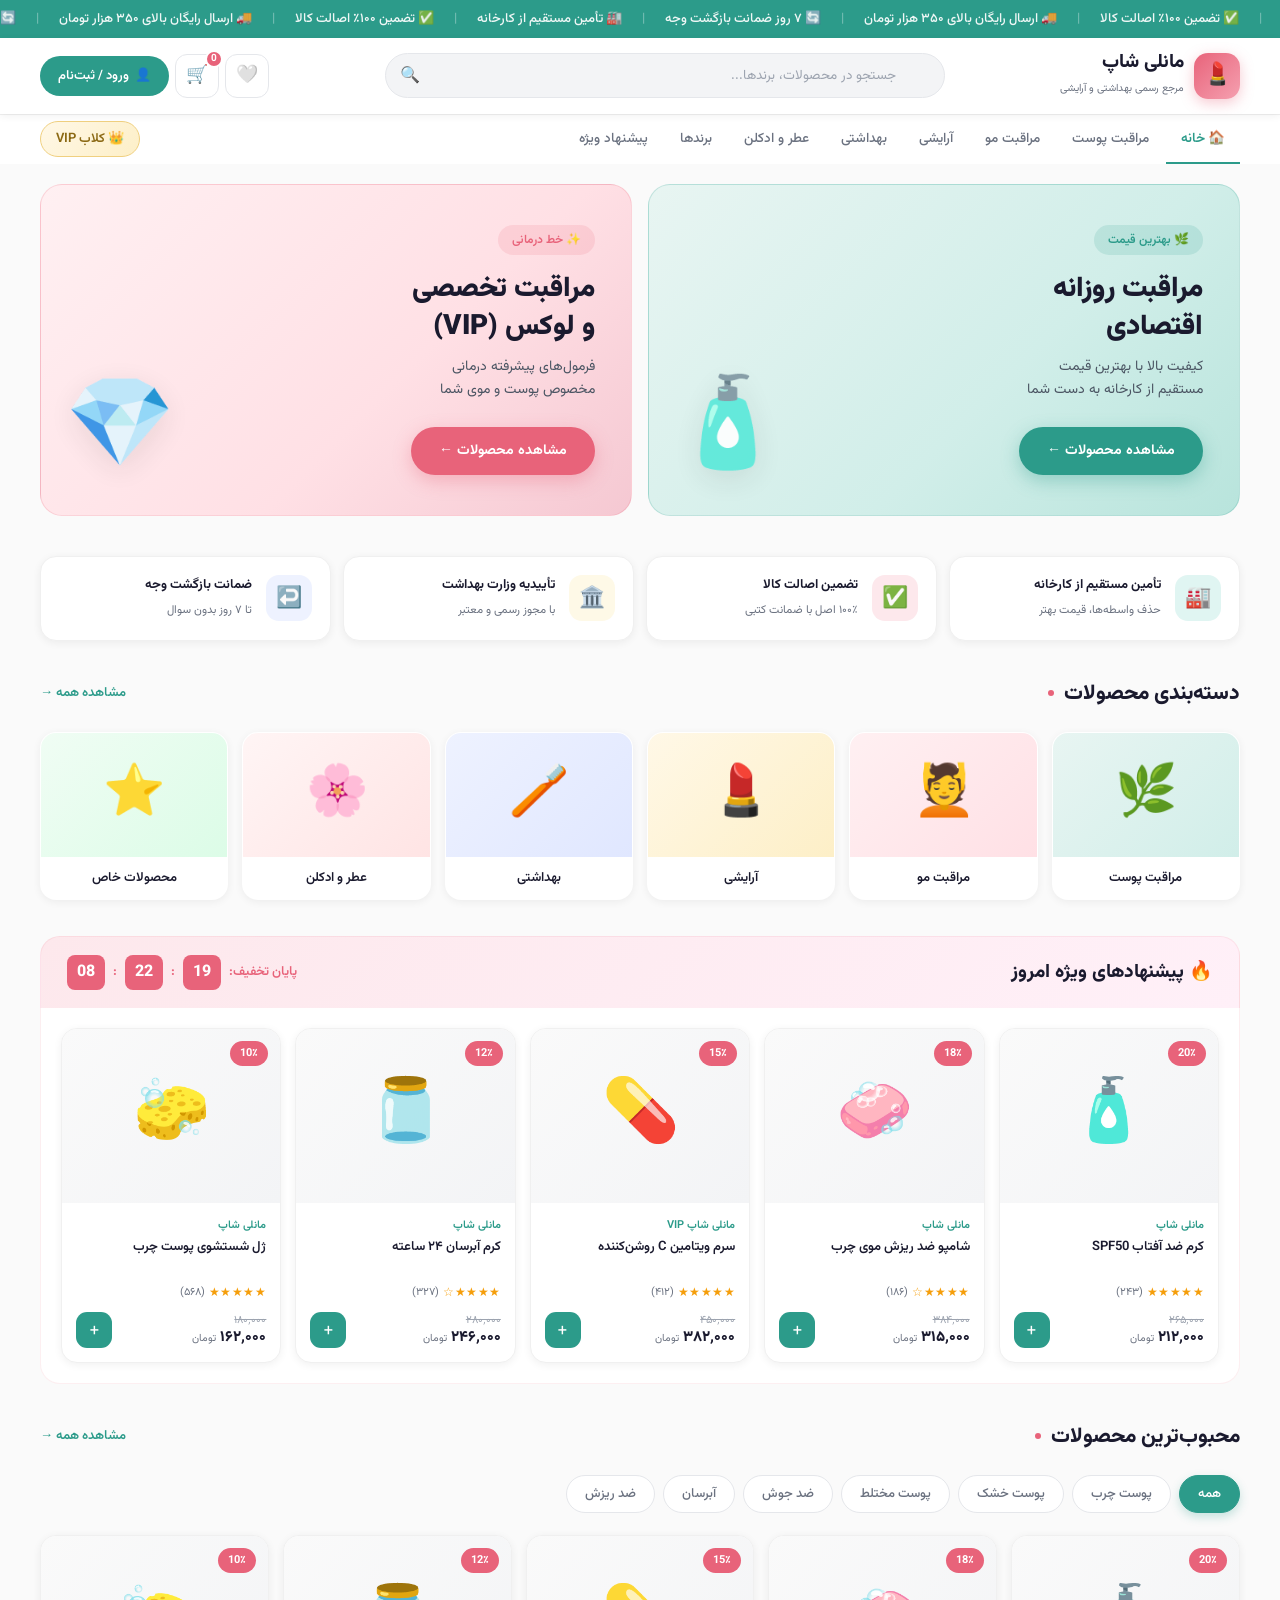
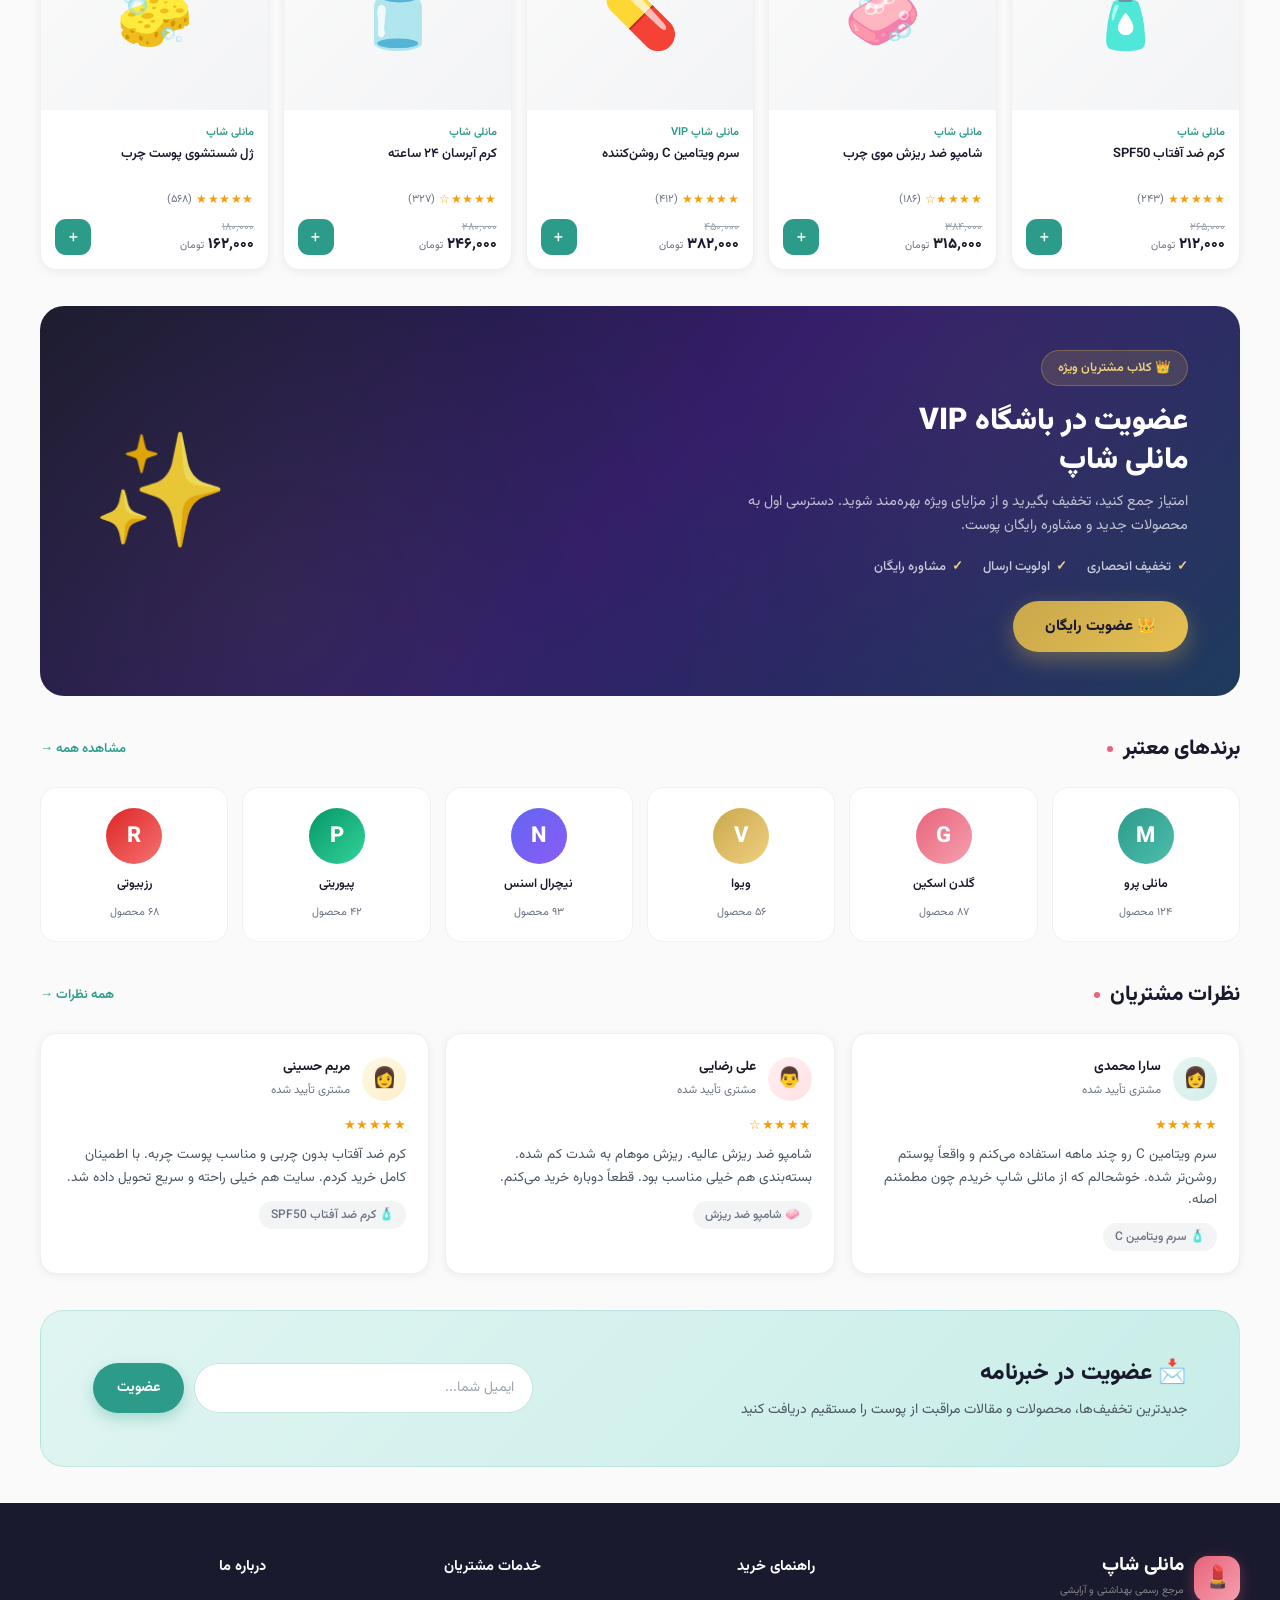
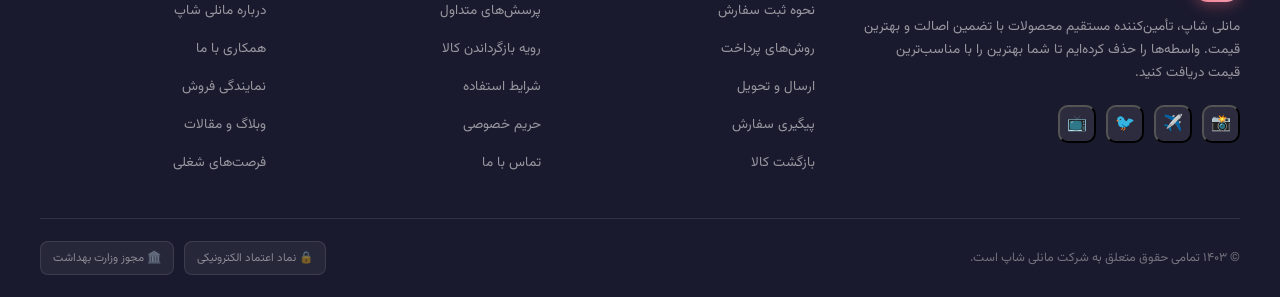
==== index.html @ 12ec417b "first commit" ====
<!DOCTYPE html>
<html lang="fa" dir="rtl">
<head>
<meta charset="UTF-8">
<meta name="viewport" content="width=device-width, initial-scale=1.0">
<meta name="description" content="مانلی شاپ - مرجع رسمی محصولات بهداشتی و آرایشی با تضمین اصالت و بهترین قیمت">
<meta name="theme-color" content="#2C9B8A">
<title>مانلی شاپ | مرجع رسمی محصولات بهداشتی و آرایشی</title>
<link rel="preconnect" href="https://fonts.googleapis.com">
<link rel="preconnect" href="https://fonts.gstatic.com" crossorigin>
<link href="https://fonts.googleapis.com/css2?family=Vazirmatn:wght@300;400;500;600;700;800;900&display=swap" rel="stylesheet">
<link rel="stylesheet" href="https://c7n.ir/fonts/sahel/load.css">
<link rel="stylesheet" href="style.css">
</head>
<body>

<!-- TOPBAR -->
<div class="topbar" aria-label="اطلاعیه‌ها">
  <div class="topbar-inner">
    <span>🏭 تأمین مستقیم از کارخانه</span><span class="sep">|</span>
    <span>✅ تضمین ۱۰۰٪ اصالت کالا</span><span class="sep">|</span>
    <span>🚚 ارسال رایگان بالای ۳۵۰ هزار تومان</span><span class="sep">|</span>
    <span>🔄 ۷ روز ضمانت بازگشت وجه</span><span class="sep">|</span>
    <!-- duplicate for seamless loop -->
    <span>🏭 تأمین مستقیم از کارخانه</span><span class="sep">|</span>
    <span>✅ تضمین ۱۰۰٪ اصالت کالا</span><span class="sep">|</span>
    <span>🚚 ارسال رایگان بالای ۳۵۰ هزار تومان</span><span class="sep">|</span>
    <span>🔄 ۷ روز ضمانت بازگشت وجه</span><span class="sep">|</span>
  </div>
</div>

<!-- HEADER -->
<header id="site-header">
  <a class="logo" href="#" aria-label="مانلی شاپ - صفحه اصلی">
    <div class="logo-icon" aria-hidden="true">💄</div>
    <div class="logo-text">
      <strong>مانلی شاپ</strong>
      <small>مرجع رسمی بهداشتی و آرایشی</small>
    </div>
  </a>

  <div class="search-wrap" role="search">
    <input id="search-input" type="search" placeholder="جستجو در محصولات، برندها..." autocomplete="off" aria-label="جستجو">
    <span class="search-icon" aria-hidden="true">🔍</span>
    <div class="search-suggestions" id="search-sugg" role="listbox" aria-label="پیشنهادهای جستجو"></div>
  </div>

  <div class="header-actions">
    <button class="btn-icon" title="علاقه‌مندی‌ها" aria-label="لیست علاقه‌مندی‌ها">🤍</button>
    <button class="btn-icon" id="cart-btn" title="سبد خرید" aria-label="سبد خرید" aria-expanded="false">
      🛒
      <span class="badge" id="cart-badge" aria-live="polite">0</span>
    </button>
    <a href="dasbord.html" class="btn-login" aria-label="ورود یا ثبت‌نام">
      <span>👤</span><span>ورود / ثبت‌نام</span>
    </a>
    <button class="btn-icon btn-menu" id="menu-btn" aria-label="منو" aria-expanded="false">
      <span></span><span></span><span></span>
    </button>
  </div>
</header>

<!-- MAIN NAV -->
<nav class="main-nav" role="navigation" aria-label="ناوبری اصلی">
  <div class="nav-item active" tabindex="0">🏠 خانه</div>
  <div class="nav-item" tabindex="0">مراقبت پوست</div>
  <div class="nav-item" tabindex="0">مراقبت مو</div>
  <div class="nav-item" tabindex="0">آرایشی</div>
  <div class="nav-item" tabindex="0">بهداشتی</div>
  <div class="nav-item" tabindex="0">عطر و ادکلن</div>
  <div class="nav-item" tabindex="0">برندها</div>
  <div class="nav-item" tabindex="0">پیشنهاد ویژه</div>
  <div class="nav-vip" tabindex="0" role="link">👑 کلاب VIP</div>
</nav>

<!-- HERO -->
<div class="hero-wrap reveal">
  <div class="hero-card hero-economic">
    <div class="hero-badge">🌿 بهترین قیمت</div>
    <h1 class="hero-title">مراقبت روزانه<br>اقتصادی</h1>
    <p class="hero-sub">کیفیت بالا با بهترین قیمت<br>مستقیم از کارخانه به دست شما</p>
    <button class="btn-hero btn-teal">مشاهده محصولات ←</button>
    <div class="hero-deco" aria-hidden="true">🧴</div>
  </div>
  <div class="hero-card hero-vip">
    <div class="hero-badge">✨ خط درمانی</div>
    <h1 class="hero-title">مراقبت تخصصی<br>و لوکس (VIP)</h1>
    <p class="hero-sub">فرمول‌های پیشرفته درمانی<br>مخصوص پوست و موی شما</p>
    <button class="btn-hero btn-rose">مشاهده محصولات ←</button>
    <div class="hero-deco" aria-hidden="true">💎</div>
  </div>
</div>

<!-- TRUST SIGNALS -->
<section class="trust-section" aria-label="نشان‌های اعتماد">
  <div class="trust-grid stagger">
    <div class="trust-card">
      <div class="trust-icon ti-1" aria-hidden="true">🏭</div>
      <div class="trust-info"><strong>تأمین مستقیم از کارخانه</strong><span>حذف واسطه‌ها، قیمت بهتر</span></div>
    </div>
    <div class="trust-card">
      <div class="trust-icon ti-2" aria-hidden="true">✅</div>
      <div class="trust-info"><strong>تضمین اصالت کالا</strong><span>۱۰۰٪ اصل با ضمانت کتبی</span></div>
    </div>
    <div class="trust-card">
      <div class="trust-icon ti-3" aria-hidden="true">🏛️</div>
      <div class="trust-info"><strong>تأییدیه وزارت بهداشت</strong><span>با مجوز رسمی و معتبر</span></div>
    </div>
    <div class="trust-card">
      <div class="trust-icon ti-4" aria-hidden="true">↩️</div>
      <div class="trust-info"><strong>ضمانت بازگشت وجه</strong><span>تا ۷ روز بدون سوال</span></div>
    </div>
  </div>
</section>

<!-- CATEGORIES -->
<section class="categories-section reveal">
  <div class="sec-head">
    <h2 class="sec-title">دسته‌بندی محصولات</h2>
    <a href="#" class="see-all">مشاهده همه →</a>
  </div>
  <div class="cat-grid stagger">
    <div class="cat-card" tabindex="0" role="link" aria-label="مراقبت پوست">
      <div class="cat-img ci-1">🌿</div><div class="cat-name">مراقبت پوست</div>
    </div>
    <div class="cat-card" tabindex="0" role="link" aria-label="مراقبت مو">
      <div class="cat-img ci-2">💆</div><div class="cat-name">مراقبت مو</div>
    </div>
    <div class="cat-card" tabindex="0" role="link" aria-label="آرایشی">
      <div class="cat-img ci-3">💄</div><div class="cat-name">آرایشی</div>
    </div>
    <div class="cat-card" tabindex="0" role="link" aria-label="بهداشتی">
      <div class="cat-img ci-4">🪥</div><div class="cat-name">بهداشتی</div>
    </div>
    <div class="cat-card" tabindex="0" role="link" aria-label="عطر و ادکلن">
      <div class="cat-img ci-5">🌸</div><div class="cat-name">عطر و ادکلن</div>
    </div>
    <div class="cat-card" tabindex="0" role="link" aria-label="محصولات خاص">
      <div class="cat-img ci-6">⭐</div><div class="cat-name">محصولات خاص</div>
    </div>
  </div>
</section>

<!-- SPECIAL OFFERS -->
<section class="specials-section reveal">
  <div class="specials-head">
    <div class="specials-title">🔥 پیشنهادهای ویژه امروز</div>
    <div class="countdown" aria-label="زمان باقی‌مانده تا پایان تخفیف">
      <span>پایان تخفیف:</span>
      <div class="cd-box" id="cd-h">--</div>
      <span aria-hidden="true">:</span>
      <div class="cd-box" id="cd-m">--</div>
      <span aria-hidden="true">:</span>
      <div class="cd-box" id="cd-s">--</div>
    </div>
  </div>
  <div class="specials-body">
    <div class="specials-grid stagger" id="specials-grid">
      <!-- Rendered by JS -->
    </div>
  </div>
</section>

<!-- FILTER + POPULAR PRODUCTS -->
<section class="products-section reveal">
  <div class="sec-head">
    <h2 class="sec-title">محبوب‌ترین محصولات</h2>
    <a href="#" class="see-all">مشاهده همه →</a>
  </div>
  <div class="filter-tabs" role="group" aria-label="فیلتر نوع پوست">
    <button class="ftab active" data-filter="all">همه</button>
    <button class="ftab" data-filter="oily">پوست چرب</button>
    <button class="ftab" data-filter="dry">پوست خشک</button>
    <button class="ftab" data-filter="combo">پوست مختلط</button>
    <button class="ftab" data-filter="acne">ضد جوش</button>
    <button class="ftab" data-filter="hydrating">آبرسان</button>
    <button class="ftab" data-filter="hair">ضد ریزش</button>
  </div>
  <div class="products-grid stagger" id="popular-grid">
    <!-- Rendered by JS -->
  </div>
</section>

<!-- VIP BANNER -->
<div class="vip-banner reveal">
  <div class="vip-inner">
    <div class="vip-content">
      <div class="vip-tag">👑 کلاب مشتریان ویژه</div>
      <h2 class="vip-title">عضویت در باشگاه VIP<br>مانلی شاپ</h2>
      <p class="vip-desc">امتیاز جمع کنید، تخفیف بگیرید و از مزایای ویژه بهره‌مند شوید. دسترسی اول به محصولات جدید و مشاوره رایگان پوست.</p>
      <div class="vip-perks">
        <span class="vip-perk">تخفیف انحصاری</span>
        <span class="vip-perk">اولویت ارسال</span>
        <span class="vip-perk">مشاوره رایگان</span>
      </div>
      <button class="btn-vip">👑 عضویت رایگان</button>
    </div>
    <div class="vip-deco" aria-hidden="true">✨</div>
  </div>
</div>

<!-- BRANDS -->
<section class="brands-section reveal">
  <div class="sec-head">
    <h2 class="sec-title">برندهای معتبر</h2>
    <a href="#" class="see-all">مشاهده همه →</a>
  </div>
  <div class="brands-grid stagger">
    <a href="#" class="brand-card"><div class="brand-logo" style="background:linear-gradient(135deg,#2C9B8A,#4DBDAD)">M</div><div class="brand-name">مانلی پرو</div><div class="brand-count">۱۲۴ محصول</div></a>
    <a href="#" class="brand-card"><div class="brand-logo" style="background:linear-gradient(135deg,#E8637A,#F5A0B0)">G</div><div class="brand-name">گلدن اسکین</div><div class="brand-count">۸۷ محصول</div></a>
    <a href="#" class="brand-card"><div class="brand-logo" style="background:linear-gradient(135deg,#C9A84C,#F0D080)">V</div><div class="brand-name">ویوا</div><div class="brand-count">۵۶ محصول</div></a>
    <a href="#" class="brand-card"><div class="brand-logo" style="background:linear-gradient(135deg,#6366F1,#8B5CF6)">N</div><div class="brand-name">نیچرال اسنس</div><div class="brand-count">۹۳ محصول</div></a>
    <a href="#" class="brand-card"><div class="brand-logo" style="background:linear-gradient(135deg,#059669,#34D399)">P</div><div class="brand-name">پیوریتی</div><div class="brand-count">۴۲ محصول</div></a>
    <a href="#" class="brand-card"><div class="brand-logo" style="background:linear-gradient(135deg,#DC2626,#F87171)">R</div><div class="brand-name">رزبیوتی</div><div class="brand-count">۶۸ محصول</div></a>
  </div>
</section>

<!-- REVIEWS -->
<section class="reviews-section reveal">
  <div class="sec-head">
    <h2 class="sec-title">نظرات مشتریان</h2>
    <a href="#" class="see-all">همه نظرات →</a>
  </div>
  <div class="reviews-grid stagger">
    <div class="review-card">
      <div class="rev-top">
        <div class="rev-avatar ra-1">👩</div>
        <div class="rev-meta"><strong>سارا محمدی</strong><span>مشتری تأیید شده</span></div>
      </div>
      <div class="rev-stars">★★★★★</div>
      <p class="rev-text">سرم ویتامین C رو چند ماهه استفاده می‌کنم و واقعاً پوستم روشن‌تر شده. خوشحالم که از مانلی شاپ خریدم چون مطمئنم اصله.</p>
      <div class="rev-product">🧴 سرم ویتامین C</div>
    </div>
    <div class="review-card">
      <div class="rev-top">
        <div class="rev-avatar ra-2">👨</div>
        <div class="rev-meta"><strong>علی رضایی</strong><span>مشتری تأیید شده</span></div>
      </div>
      <div class="rev-stars">★★★★☆</div>
      <p class="rev-text">شامپو ضد ریزش عالیه. ریزش موهام به شدت کم شده. بسته‌بندی هم خیلی مناسب بود. قطعاً دوباره خرید می‌کنم.</p>
      <div class="rev-product">🧼 شامپو ضد ریزش</div>
    </div>
    <div class="review-card">
      <div class="rev-top">
        <div class="rev-avatar ra-3">👩</div>
        <div class="rev-meta"><strong>مریم حسینی</strong><span>مشتری تأیید شده</span></div>
      </div>
      <div class="rev-stars">★★★★★</div>
      <p class="rev-text">کرم ضد آفتاب بدون چربی و مناسب پوست چربه. با اطمینان کامل خرید کردم. سایت هم خیلی راحته و سریع تحویل داده شد.</p>
      <div class="rev-product">🧴 کرم ضد آفتاب SPF50</div>
    </div>
  </div>
</section>

<!-- NEWSLETTER -->
<section class="newsletter-section reveal">
  <div class="nl-inner">
    <div class="nl-text">
      <h3>📩 عضویت در خبرنامه</h3>
      <p>جدیدترین تخفیف‌ها، محصولات و مقالات مراقبت از پوست را مستقیم دریافت کنید</p>
    </div>
    <div class="nl-form" role="form" aria-label="فرم خبرنامه">
      <input type="email" id="nl-email" placeholder="ایمیل شما..." aria-label="آدرس ایمیل">
      <button class="btn-sub" id="nl-btn">عضویت</button>
    </div>
  </div>
</section>

<!-- FOOTER -->
<footer role="contentinfo">
  <div class="footer-grid">
    <div class="footer-brand">
      <a class="logo" href="#" aria-label="مانلی شاپ">
        <div class="logo-icon" aria-hidden="true">💄</div>
        <div class="logo-text"><strong>مانلی شاپ</strong><small>مرجع رسمی بهداشتی و آرایشی</small></div>
      </a>
      <p class="footer-desc">مانلی شاپ، تأمین‌کننده مستقیم محصولات با تضمین اصالت و بهترین قیمت. واسطه‌ها را حذف کرده‌ایم تا شما بهترین را با مناسب‌ترین قیمت دریافت کنید.</p>
      <div class="f-socials">
        <button class="social-btn" aria-label="اینستاگرام">📸</button>
        <button class="social-btn" aria-label="تلگرام">✈️</button>
        <button class="social-btn" aria-label="توییتر">🐦</button>
        <button class="social-btn" aria-label="یوتیوب">📺</button>
      </div>
    </div>
    <div class="footer-col">
      <h4>راهنمای خرید</h4>
      <ul class="footer-links">
        <li><a href="#">نحوه ثبت سفارش</a></li>
        <li><a href="#">روش‌های پرداخت</a></li>
        <li><a href="#">ارسال و تحویل</a></li>
        <li><a href="#">پیگیری سفارش</a></li>
        <li><a href="#">بازگشت کالا</a></li>
      </ul>
    </div>
    <div class="footer-col">
      <h4>خدمات مشتریان</h4>
      <ul class="footer-links">
        <li><a href="#">پرسش‌های متداول</a></li>
        <li><a href="#">رویه بازگرداندن کالا</a></li>
        <li><a href="#">شرایط استفاده</a></li>
        <li><a href="#">حریم خصوصی</a></li>
        <li><a href="#">تماس با ما</a></li>
      </ul>
    </div>
    <div class="footer-col">
      <h4>درباره ما</h4>
      <ul class="footer-links">
        <li><a href="#">درباره مانلی شاپ</a></li>
        <li><a href="#">همکاری با ما</a></li>
        <li><a href="#">نمایندگی فروش</a></li>
        <li><a href="#">وبلاگ و مقالات</a></li>
        <li><a href="#">فرصت‌های شغلی</a></li>
      </ul>
    </div>
  </div>
  <div class="footer-bottom">
    <span>© ۱۴۰۳ تمامی حقوق متعلق به شرکت مانلی شاپ است.</span>
    <div class="trust-logos">
      <div class="tl">🔒 نماد اعتماد الکترونیکی</div>
      <div class="tl">🏛️ مجوز وزارت بهداشت</div>
    </div>
  </div>
</footer>

<!-- MOBILE BOTTOM NAV -->
<nav class="sticky-mob" role="navigation" aria-label="ناوبری موبایل">
  <button class="mob-nav-btn active"><span class="mbn-icon">🏠</span><span class="mbn-label">خانه</span></button>
  <button class="mob-nav-btn"><span class="mbn-icon">🔍</span><span class="mbn-label">جستجو</span></button>
  <button class="mob-nav-btn" id="mob-cart-btn"><span class="mbn-icon">🛒</span><span class="mbn-label">سبد</span></button>
  <button class="mob-nav-btn"><span class="mbn-icon">🤍</span><span class="mbn-label">علاقه</span></button>
  <button class="mob-nav-btn"><span class="mbn-icon">👤</span><span class="mbn-label">حساب</span></button>
</nav>

<!-- CART DRAWER -->
<div class="cart-overlay" id="cart-overlay" role="dialog" aria-modal="true" aria-label="سبد خرید"></div>
<div class="cart-drawer" id="cart-drawer">
  <div class="cart-header">
    <strong>🛒 سبد خرید</strong>
    <button class="btn-close-cart" id="close-cart" aria-label="بستن سبد خرید">✕</button>
  </div>
  <div class="cart-body" id="cart-body">
    <div class="cart-empty">
      <div class="cart-empty-icon">🛒</div>
      <h3>سبد خرید شما خالی است</h3>
      <p>محصولات مورد نظر خود را به سبد اضافه کنید</p>
    </div>
  </div>
  <div class="cart-footer" id="cart-footer" style="display:none">
    <div class="cart-total">
      <span>مجموع سبد خرید:</span>
      <strong id="cart-total-price">۰ تومان</strong>
    </div>
    <button class="btn-checkout">ادامه و پرداخت →</button>
  </div>
</div>

<!-- MOBILE NAV DRAWER -->
<div class="mobile-nav-overlay" id="mob-overlay"></div>
<div class="mobile-nav-drawer" id="mob-drawer" role="dialog" aria-modal="true" aria-label="منو">
  <div class="mobile-nav-header">
    <strong>منوی اصلی</strong>
    <button class="btn-close-drawer" id="close-mob" aria-label="بستن منو">✕</button>
  </div>
  <div class="mobile-nav-links">
    <div class="mobile-nav-link"><span class="mni">🏠</span> خانه</div>
    <div class="mobile-nav-link"><span class="mni">🌿</span> مراقبت پوست</div>
    <div class="mobile-nav-link"><span class="mni">💆</span> مراقبت مو</div>
    <div class="mobile-nav-link"><span class="mni">💄</span> آرایشی</div>
    <div class="mobile-nav-link"><span class="mni">🪥</span> بهداشتی</div>
    <div class="mobile-nav-link"><span class="mni">🌸</span> عطر و ادکلن</div>
    <div class="mobile-nav-link"><span class="mni">🏷️</span> برندها</div>
    <div class="mobile-nav-link"><span class="mni">🔥</span> پیشنهاد ویژه</div>
    <div class="mobile-nav-link"><span class="mni">👑</span> کلاب VIP</div>
    <div class="mobile-nav-link"><span class="mni">👤</span> ورود / ثبت‌نام</div>
  </div>
</div>

<!-- TOAST CONTAINER -->
<div class="toast-container" id="toast-container" role="status" aria-live="polite"></div>

<script>
/* =========================================================
   DATA
   ========================================================= */
const PRODUCTS = [
  {id:1,name:'کرم ضد آفتاب SPF50',brand:'مانلی شاپ',icon:'🧴',price:212000,oldPrice:265000,discount:20,stars:5,reviews:243,tags:['oily','dry','combo'],isNew:false},
  {id:2,name:'شامپو ضد ریزش موی چرب',brand:'مانلی شاپ',icon:'🧼',price:315000,oldPrice:384000,discount:18,stars:4,reviews:186,tags:['hair','oily'],isNew:false},
  {id:3,name:'سرم ویتامین C روشن‌کننده',brand:'مانلی شاپ VIP',icon:'💊',price:382000,oldPrice:450000,discount:15,stars:5,reviews:412,tags:['dry','combo'],isNew:false},
  {id:4,name:'کرم آبرسان ۲۴ ساعته',brand:'مانلی شاپ',icon:'🫙',price:246000,oldPrice:280000,discount:12,stars:4,reviews:327,tags:['hydrating','dry'],isNew:false},
  {id:5,name:'ژل شستشوی پوست چرب',brand:'مانلی شاپ',icon:'🧽',price:162000,oldPrice:180000,discount:10,stars:5,reviews:568,tags:['oily','acne'],isNew:false},
  {id:6,name:'سرم ضد پیری هیالورونیک',brand:'مانلی شاپ VIP',icon:'🌺',price:548000,oldPrice:null,discount:0,stars:5,reviews:782,tags:['hydrating','dry'],isNew:true},
  {id:7,name:'لوسیون بدن مرطوب‌کننده',brand:'مانلی شاپ',icon:'🧴',price:165000,oldPrice:220000,discount:25,stars:4,reviews:435,tags:['dry','hydrating'],isNew:false},
  {id:8,name:'فوم شستشوی ملایم',brand:'مانلی شاپ',icon:'🫧',price:136000,oldPrice:195000,discount:30,stars:4,reviews:614,tags:['combo','acne'],isNew:false},
  {id:9,name:'کرم شب بازسازی پوست',brand:'مانلی شاپ VIP',icon:'🌙',price:420000,oldPrice:null,discount:0,stars:5,reviews:521,tags:['dry','hydrating'],isNew:true},
  {id:10,name:'روغن ناخن تقویت‌کننده',brand:'مانلی شاپ',icon:'💅',price:138000,oldPrice:null,discount:0,stars:5,reviews:298,tags:['all'],isNew:false},
];

const SEARCH_SUGGESTIONS = [
  {icon:'🧴',text:'کرم ضد آفتاب'},
  {icon:'💊',text:'سرم ویتامین C'},
  {icon:'🧼',text:'شامپو ضد ریزش'},
  {icon:'🫙',text:'کرم آبرسان'},
  {icon:'🌸',text:'عطر زنانه'},
  {icon:'🧽',text:'ژل پاک‌کننده صورت'},
  {icon:'🌿',text:'محصولات ارگانیک'},
];

/* =========================================================
   CART STATE
   ========================================================= */
let cart = [];

function cartTotal(){
  return cart.reduce((s,i)=>s+i.price*i.qty,0);
}
function cartCount(){
  return cart.reduce((s,i)=>s+i.qty,0);
}
function updateBadge(){
  const b=document.getElementById('cart-badge');
  const n=cartCount();
  b.textContent=n;
  b.classList.toggle('bump',false);
  void b.offsetWidth;
  b.classList.add('bump');
  setTimeout(()=>b.classList.remove('bump'),350);
}

function addToCart(product){
  const existing=cart.find(i=>i.id===product.id);
  if(existing){existing.qty++;}
  else{cart.push({...product,qty:1});}
  updateBadge();
  renderCart();
  showToast(`✅ ${product.name} به سبد اضافه شد`);
}

function removeFromCart(id){
  cart=cart.filter(i=>i.id!==id);
  updateBadge();
  renderCart();
}
function changeQty(id,delta){
  const item=cart.find(i=>i.id===id);
  if(!item)return;
  item.qty+=delta;
  if(item.qty<=0)removeFromCart(id);
  else{updateBadge();renderCart();}
}

function formatPrice(n){
  return n.toLocaleString('fa-IR')+' تومان';
}

function renderCart(){
  const body=document.getElementById('cart-body');
  const footer=document.getElementById('cart-footer');
  const totalEl=document.getElementById('cart-total-price');
  if(!cart.length){
    body.innerHTML=`<div class="cart-empty"><div class="cart-empty-icon">🛒</div><h3>سبد خرید خالی است</h3><p>محصولات مورد نظر را به سبد اضافه کنید</p></div>`;
    footer.style.display='none';
    return;
  }
  footer.style.display='block';
  totalEl.textContent=formatPrice(cartTotal());
  body.innerHTML=cart.map(item=>`
    <div class="cart-item" data-id="${item.id}">
      <div class="cart-item-img">${item.icon}</div>
      <div class="cart-item-info">
        <div class="cart-item-name">${item.name}</div>
        <div class="cart-item-price">${formatPrice(item.price)}</div>
        <div class="cart-item-qty">
          <button class="qty-btn" onclick="changeQty(${item.id},-1)" aria-label="کاهش تعداد">−</button>
          <span class="qty-num">${item.qty}</span>
          <button class="qty-btn" onclick="changeQty(${item.id},1)" aria-label="افزایش تعداد">+</button>
          <button class="cart-item-del" onclick="removeFromCart(${item.id})" aria-label="حذف">🗑</button>
        </div>
      </div>
    </div>
  `).join('');
}

/* =========================================================
   PRODUCT CARD RENDERER
   ========================================================= */
function buildCard(p){
  const discBadge=p.discount?`<div class="pd-badge">${p.discount}٪</div>`:(p.isNew?`<div class="pd-badge new">جدید</div>`:'');
  const oldPrice=p.oldPrice?`<span class="p-old">${p.oldPrice.toLocaleString('fa-IR')}</span>`:'';
  const starsHtml='★'.repeat(p.stars)+'☆'.repeat(5-p.stars);
  return `
    <div class="product-card" data-id="${p.id}">
      ${discBadge}
      <button class="pd-wish" aria-label="افزودن به علاقه‌مندی‌ها" onclick="toggleWish(this,event)">🤍</button>
      <div class="pd-img">${p.icon}</div>
      <div class="pd-info">
        <div class="pd-brand">${p.brand}</div>
        <div class="pd-name">${p.name}</div>
        <div class="pd-stars">
          <span class="stars">${starsHtml}</span>
          <span class="rc">(${p.reviews.toLocaleString('fa-IR')})</span>
        </div>
        <div class="pd-row">
          <div class="price-group">
            ${oldPrice}
            <span class="p-new">${p.price.toLocaleString('fa-IR')} <span class="p-unit">تومان</span></span>
          </div>
          <button class="btn-add" onclick="handleAddToCart(${p.id},this,event)" aria-label="افزودن به سبد خرید">+</button>
        </div>
      </div>
    </div>`;
}

function handleAddToCart(id,btn,e){
  e.stopPropagation();
  const p=PRODUCTS.find(p=>p.id===id);
  if(!p)return;
  btn.classList.remove('added');
  void btn.offsetWidth;
  btn.classList.add('added');
  setTimeout(()=>btn.classList.remove('added'),400);
  addToCart(p);
}
function toggleWish(btn,e){
  e.stopPropagation();
  const liked=btn.textContent==='❤️';
  btn.textContent=liked?'🤍':'❤️';
  btn.classList.toggle('liked',!liked);
  showToast(liked?'💔 از علاقه‌مندی‌ها حذف شد':'❤️ به علاقه‌مندی‌ها اضافه شد');
}

/* =========================================================
   RENDER GRIDS
   ========================================================= */
function renderSpecials(){
  const grid=document.getElementById('specials-grid');
  if(!grid)return;
  const specials=PRODUCTS.filter(p=>p.discount>0).slice(0,5);
  grid.innerHTML=specials.map(buildCard).join('');
}

function renderPopular(filter='all'){
  const grid=document.getElementById('popular-grid');
  if(!grid)return;
  const filtered=filter==='all'?PRODUCTS:PRODUCTS.filter(p=>p.tags.includes(filter)||p.tags.includes('all'));
  grid.innerHTML=filtered.slice(0,5).map(buildCard).join('');
  // re-trigger stagger
  grid.classList.remove('visible');
  void grid.offsetWidth;
  grid.classList.add('visible');
}

/* =========================================================
   COUNTDOWN TIMER
   ========================================================= */
let prevSec=-1;
function updateTimer(){
  const now=new Date();
  const end=new Date(now);end.setHours(23,59,59,999);
  const diff=end-now;
  const h=Math.floor(diff/3600000);
  const m=Math.floor((diff%3600000)/60000);
  const s=Math.floor((diff%60000)/1000);
  const hEl=document.getElementById('cd-h');
  const mEl=document.getElementById('cd-m');
  const sEl=document.getElementById('cd-s');
  if(!hEl)return;
  hEl.textContent=String(h).padStart(2,'0');
  mEl.textContent=String(m).padStart(2,'0');
  sEl.textContent=String(s).padStart(2,'0');
  if(s!==prevSec){
    sEl.classList.remove('tick');void sEl.offsetWidth;sEl.classList.add('tick');
    if(s===59){mEl.classList.remove('tick');void mEl.offsetWidth;mEl.classList.add('tick');}
    prevSec=s;
  }
}
updateTimer();
setInterval(updateTimer,1000);

/* =========================================================
   TOAST
   ========================================================= */
function showToast(msg,duration=2800){
  const container=document.getElementById('toast-container');
  const el=document.createElement('div');
  el.className='toast';
  el.textContent=msg;
  container.appendChild(el);
  setTimeout(()=>{
    el.classList.add('removing');
    setTimeout(()=>el.remove(),350);
  },duration);
}

/* =========================================================
   SEARCH SUGGESTIONS
   ========================================================= */
const searchInput=document.getElementById('search-input');
const sugg=document.getElementById('search-sugg');

searchInput&&searchInput.addEventListener('input',()=>{
  const q=searchInput.value.trim();
  if(!q){sugg.classList.remove('open');return;}
  const matches=SEARCH_SUGGESTIONS.filter(s=>s.text.includes(q)||q.length<2);
  if(!matches.length){sugg.classList.remove('open');return;}
  sugg.innerHTML=matches.slice(0,6).map(s=>`
    <div class="suggestion-item" role="option" tabindex="0">
      <span class="si-icon">${s.icon}</span>${s.text}
    </div>`).join('');
  sugg.classList.add('open');
});
document.addEventListener('click',e=>{
  if(!e.target.closest('.search-wrap'))sugg.classList.remove('open');
});
sugg&&sugg.addEventListener('click',e=>{
  const item=e.target.closest('.suggestion-item');
  if(item){searchInput.value=item.textContent.trim();sugg.classList.remove('open');}
});

/* =========================================================
   FILTER TABS
   ========================================================= */
document.querySelectorAll('.ftab').forEach(tab=>{
  tab.addEventListener('click',()=>{
    document.querySelectorAll('.ftab').forEach(t=>t.classList.remove('active'));
    tab.classList.add('active');
    renderPopular(tab.dataset.filter||'all');
  });
});

/* =========================================================
   CART DRAWER
   ========================================================= */
function openCart(){
  document.getElementById('cart-drawer').classList.add('open');
  document.getElementById('cart-overlay').classList.add('open');
  document.getElementById('cart-btn')&&document.getElementById('cart-btn').setAttribute('aria-expanded','true');
  document.body.style.overflow='hidden';
}
function closeCart(){
  document.getElementById('cart-drawer').classList.remove('open');
  document.getElementById('cart-overlay').classList.remove('open');
  document.getElementById('cart-btn')&&document.getElementById('cart-btn').setAttribute('aria-expanded','false');
  document.body.style.overflow='';
}
document.getElementById('cart-btn')&&document.getElementById('cart-btn').addEventListener('click',openCart);
document.getElementById('mob-cart-btn')&&document.getElementById('mob-cart-btn').addEventListener('click',openCart);
document.getElementById('close-cart')&&document.getElementById('close-cart').addEventListener('click',closeCart);
document.getElementById('cart-overlay')&&document.getElementById('cart-overlay').addEventListener('click',closeCart);

/* =========================================================
   MOBILE NAV DRAWER
   ========================================================= */
function openMobNav(){
  document.getElementById('mob-drawer').classList.add('open');
  document.getElementById('mob-overlay').classList.add('open');
  document.getElementById('menu-btn')&&document.getElementById('menu-btn').setAttribute('aria-expanded','true');
  document.body.style.overflow='hidden';
}
function closeMobNav(){
  document.getElementById('mob-drawer').classList.remove('open');
  document.getElementById('mob-overlay').classList.remove('open');
  document.getElementById('menu-btn')&&document.getElementById('menu-btn').setAttribute('aria-expanded','false');
  document.body.style.overflow='';
}
document.getElementById('menu-btn')&&document.getElementById('menu-btn').addEventListener('click',openMobNav);
document.getElementById('close-mob')&&document.getElementById('close-mob').addEventListener('click',closeMobNav);
document.getElementById('mob-overlay')&&document.getElementById('mob-overlay').addEventListener('click',closeMobNav);

/* Keyboard ESC closes drawers */
document.addEventListener('keydown',e=>{
  if(e.key==='Escape'){closeCart();closeMobNav();}
});

/* =========================================================
   NAV ITEMS CLICK
   ========================================================= */
document.querySelectorAll('.nav-item').forEach(item=>{
  item.addEventListener('click',()=>{
    document.querySelectorAll('.nav-item').forEach(n=>n.classList.remove('active'));
    item.classList.add('active');
  });
});

/* Mobile bottom nav active */
document.querySelectorAll('.mob-nav-btn').forEach(btn=>{
  btn.addEventListener('click',()=>{
    document.querySelectorAll('.mob-nav-btn').forEach(b=>b.classList.remove('active'));
    btn.classList.add('active');
  });
});

/* =========================================================
   SCROLL: HEADER SHADOW + REVEAL ANIMATIONS
   ========================================================= */
const header=document.getElementById('site-header');
const observer=new IntersectionObserver((entries)=>{
  entries.forEach(entry=>{
    if(entry.isIntersecting){
      entry.target.classList.add('visible');
      observer.unobserve(entry.target);
    }
  });
},{threshold:0.1,rootMargin:'0px 0px -40px 0px'});

document.querySelectorAll('.reveal,.reveal-left,.stagger').forEach(el=>observer.observe(el));

window.addEventListener('scroll',()=>{
  if(header)header.classList.toggle('scrolled',window.scrollY>10);
},{passive:true});

/* =========================================================
   NEWSLETTER
   ========================================================= */
document.getElementById('nl-btn')&&document.getElementById('nl-btn').addEventListener('click',()=>{
  const email=document.getElementById('nl-email');
  if(!email||!email.value.trim()){showToast('⚠️ لطفاً ایمیل خود را وارد کنید');return;}
  showToast('✅ با موفقیت در خبرنامه عضو شدید!');
  email.value='';
});

/* =========================================================
   INIT
   ========================================================= */
renderSpecials();
renderPopular();
renderCart();
updateBadge();
</script>
</body>
</html>
---- style.css ----
/* ===== VARIABLES ===== */
:root {
  --rose:#E8637A; --rose-h:#D44D65; --rose-light:#F5A0B0; --rose-pale:#FDE8EC;
  --teal:#2C9B8A; --teal-h:#247A6C; --teal-light:#4DBDAD; --teal-pale:#E0F5F2;
  --gold:#C9A84C; --gold-light:#F0D080;
  --dark:#1A1A2E; --gray:#6B7280; --gray-mid:#9CA3AF; --gray-light:#F3F4F6;
  --border:#E5E7EB; --border-subtle:#F0F0F0;
  --s1:0 2px 8px rgba(0,0,0,.06); --s2:0 8px 24px rgba(0,0,0,.10); --s3:0 20px 60px rgba(0,0,0,.12);
  --r:16px; --rsm:10px; --rfull:999px;
  --transition:.25s cubic-bezier(.4,0,.2,1);
  --max:1400px;
}

/* ===== RESET ===== */
*,*::before,*::after{margin:0;padding:0;box-sizing:border-box}
html{scroll-behavior:smooth}
body{font-family:'Vazirmatn',sans-serif;background:#FAFAFA;color:var(--dark);overflow-x:hidden;-webkit-tap-highlight-color:transparent}
a{text-decoration:none;color:inherit}
button{font-family:'Vazirmatn',sans-serif;cursor:pointer}
img{max-width:100%;display:block}
ul{list-style:none}

/* ===== SCROLL ANIMATIONS ===== */
.reveal{opacity:0;transform:translateY(28px);transition:opacity .6s var(--transition),transform .6s var(--transition)}
.reveal.visible{opacity:1;transform:none}
.reveal-left{opacity:0;transform:translateX(28px);transition:opacity .6s var(--transition),transform .6s var(--transition)}
.reveal-left.visible{opacity:1;transform:none}
.stagger > *{opacity:0;transform:translateY(20px);transition:opacity .5s var(--transition),transform .5s var(--transition)}
.stagger.visible > *{opacity:1;transform:none}
.stagger.visible > *:nth-child(1){transition-delay:.05s}
.stagger.visible > *:nth-child(2){transition-delay:.10s}
.stagger.visible > *:nth-child(3){transition-delay:.15s}
.stagger.visible > *:nth-child(4){transition-delay:.20s}
.stagger.visible > *:nth-child(5){transition-delay:.25s}
.stagger.visible > *:nth-child(6){transition-delay:.30s}

/* ===== TOPBAR ===== */
.topbar{background:var(--teal);color:#fff;text-align:center;padding:9px 20px;font-size:13px;font-weight:500;overflow:hidden;position:relative}
.topbar-inner{display:flex;align-items:center;justify-content:center;gap:0;white-space:nowrap;animation:marquee 28s linear infinite}
@keyframes marquee{0%{transform:translateX(0)}100%{transform:translateX(-50%)}}
.topbar-inner span{margin:0 18px;opacity:.92}
.topbar-inner .sep{opacity:.35;margin:0 2px}
@media(min-width:900px){.topbar-inner{animation:none;gap:0}}

/* ===== HEADER ===== */
header{background:#fff;padding:14px 40px;display:flex;align-items:center;gap:16px;box-shadow:var(--s1);position:sticky;top:0;z-index:200;transition:box-shadow var(--transition)}
header.scrolled{box-shadow:0 4px 20px rgba(0,0,0,.10)}
.logo{display:flex;align-items:center;gap:10px;flex-shrink:0}
.logo-icon{width:46px;height:46px;background:linear-gradient(135deg,var(--rose),var(--rose-light));border-radius:14px;display:flex;align-items:center;justify-content:center;font-size:22px;box-shadow:0 4px 14px rgba(232,99,122,.35);flex-shrink:0}
.logo-text strong{display:block;font-size:19px;font-weight:800;color:var(--dark);line-height:1.2}
.logo-text small{font-size:10.5px;color:var(--gray);font-weight:400}
.search-wrap{flex:1;max-width:560px;margin:0 auto;position:relative}
.search-wrap input{width:100%;padding:11px 48px 11px 18px;border:1.5px solid var(--border);border-radius:var(--rfull);font-family:'Vazirmatn',sans-serif;font-size:13.5px;color:var(--dark);background:var(--gray-light);outline:none;transition:all var(--transition)}
.search-wrap input:focus{border-color:var(--teal);background:#fff;box-shadow:0 0 0 3px rgba(44,155,138,.12)}
.search-wrap input::placeholder{color:var(--gray-mid)}
.search-icon{position:absolute;left:15px;top:50%;transform:translateY(-50%);color:var(--gray);font-size:16px;pointer-events:none;transition:color var(--transition)}
.search-wrap input:focus ~ .search-icon{color:var(--teal)}
/* Suggestions dropdown */
.search-suggestions{position:absolute;top:calc(100% + 8px);right:0;left:0;background:#fff;border-radius:var(--r);box-shadow:var(--s3);border:1px solid var(--border);overflow:hidden;z-index:300;display:none;max-height:280px;overflow-y:auto}
.search-suggestions.open{display:block}
.suggestion-item{padding:11px 18px;font-size:13.5px;cursor:pointer;display:flex;align-items:center;gap:10px;transition:background var(--transition)}
.suggestion-item:hover{background:var(--gray-light)}
.suggestion-item .si-icon{font-size:18px;flex-shrink:0}
.header-actions{display:flex;align-items:center;gap:6px;flex-shrink:0}
.btn-icon{width:44px;height:44px;border-radius:12px;border:1.5px solid var(--border);background:#fff;display:flex;align-items:center;justify-content:center;font-size:18px;color:var(--dark);transition:all var(--transition);position:relative}
.btn-icon:hover{border-color:var(--rose);color:var(--rose);transform:translateY(-1px)}
.badge{position:absolute;top:-5px;right:-5px;background:var(--rose);color:#fff;font-size:10px;font-weight:700;width:18px;height:18px;border-radius:50%;display:flex;align-items:center;justify-content:center;border:2px solid #fff;transition:transform .2s}
.badge.bump{animation:bump .3s ease}
@keyframes bump{0%,100%{transform:scale(1)}50%{transform:scale(1.5)}}
.btn-login{display:flex;align-items:center;gap:6px;padding:10px 18px;background:var(--teal);color:#fff;border-radius:var(--rfull);font-size:13px;font-weight:600;border:none;transition:all var(--transition)}
.btn-login:hover{background:var(--teal-h);transform:translateY(-1px);box-shadow:0 4px 12px rgba(44,155,138,.3)}
/* Mobile hamburger */
.btn-menu{display:none;width:44px;height:44px;border-radius:12px;border:1.5px solid var(--border);background:#fff;flex-direction:column;align-items:center;justify-content:center;gap:5px}
.btn-menu span{width:22px;height:2px;background:var(--dark);border-radius:2px;transition:all .3s}

/* ===== NAV ===== */
.main-nav{background:#fff;border-top:1px solid var(--border-subtle);padding:0 40px;display:flex;align-items:center;gap:2px;overflow-x:auto;position:sticky;top:74px;z-index:190}
.main-nav::-webkit-scrollbar{display:none}
.nav-item{padding:13px 15px;font-size:13.5px;font-weight:500;color:var(--gray);cursor:pointer;white-space:nowrap;border-bottom:2.5px solid transparent;transition:all var(--transition);user-select:none}
.nav-item:hover{color:var(--teal)}
.nav-item.active{color:var(--teal);border-bottom-color:var(--teal);font-weight:600}
.nav-vip{margin-right:auto;display:flex;align-items:center;gap:6px;padding:7px 15px;background:linear-gradient(135deg,#FFF8E7,#FDEFC7);border-radius:var(--rfull);font-size:13px;font-weight:600;color:#8B6914;border:1.5px solid var(--gold-light);my:4px;margin-top:5px;margin-bottom:5px;transition:all var(--transition);cursor:pointer}
.nav-vip:hover{transform:translateY(-1px);box-shadow:0 4px 12px rgba(201,168,76,.25)}

/* Mobile drawer nav */
.mobile-nav-overlay{position:fixed;inset:0;background:rgba(0,0,0,.5);z-index:500;opacity:0;pointer-events:none;transition:opacity .3s}
.mobile-nav-overlay.open{opacity:1;pointer-events:all}
.mobile-nav-drawer{position:fixed;top:0;right:-100%;width:min(320px,85vw);height:100%;background:#fff;z-index:501;transition:right .35s cubic-bezier(.4,0,.2,1);overflow-y:auto;padding-bottom:40px}
.mobile-nav-drawer.open{right:0}
.mobile-nav-header{padding:20px;display:flex;align-items:center;justify-content:space-between;border-bottom:1px solid var(--border-subtle)}
.mobile-nav-header strong{font-size:17px;font-weight:800}
.btn-close-drawer{width:36px;height:36px;border-radius:10px;border:1.5px solid var(--border);background:#fff;display:flex;align-items:center;justify-content:center;font-size:18px;cursor:pointer}
.mobile-nav-links{padding:12px 0}
.mobile-nav-link{padding:14px 20px;font-size:15px;font-weight:500;color:var(--dark);display:flex;align-items:center;gap:12px;border-bottom:1px solid var(--border-subtle);cursor:pointer;transition:background var(--transition)}
.mobile-nav-link:hover{background:var(--gray-light)}
.mobile-nav-link .mni{font-size:20px}

/* ===== HERO ===== */
.hero-wrap{max-width:var(--max);margin:0 auto;padding:20px 40px;display:grid;grid-template-columns:1fr 1fr;gap:16px}
.hero-card{border-radius:22px;padding:40px 36px;min-height:300px;position:relative;overflow:hidden;display:flex;flex-direction:column;justify-content:center}
.hero-economic{background:linear-gradient(135deg,#E8F5F2,#D1EEE9 60%,#B8E4DC);border:1.5px solid rgba(44,155,138,.2)}
.hero-vip{background:linear-gradient(135deg,#FFF0F2,#FFE0E5 60%,#F5C8D2);border:1.5px solid rgba(232,99,122,.2)}
.hero-badge{display:inline-flex;align-items:center;gap:6px;padding:6px 14px;border-radius:var(--rfull);font-size:12px;font-weight:600;margin-bottom:16px;width:fit-content}
.hero-economic .hero-badge{background:rgba(44,155,138,.15);color:var(--teal)}
.hero-vip .hero-badge{background:rgba(232,99,122,.15);color:var(--rose)}
.hero-title{font-size:28px;font-weight:900;line-height:1.35;margin-bottom:10px;color:var(--dark)}
.hero-sub{font-size:14px;color:#4B5563;margin-bottom:24px;line-height:1.65}
.btn-hero{display:inline-flex;align-items:center;gap:8px;padding:13px 28px;border-radius:var(--rfull);font-size:14px;font-weight:700;border:none;transition:all var(--transition);width:fit-content}
.btn-teal{background:var(--teal);color:#fff;box-shadow:0 6px 18px rgba(44,155,138,.35)}
.btn-teal:hover{background:var(--teal-h);transform:translateY(-2px);box-shadow:0 10px 26px rgba(44,155,138,.4)}
.btn-rose{background:var(--rose);color:#fff;box-shadow:0 6px 18px rgba(232,99,122,.35)}
.btn-rose:hover{background:var(--rose-h);transform:translateY(-2px);box-shadow:0 10px 26px rgba(232,99,122,.4)}
.hero-deco{position:absolute;left:24px;bottom:16px;font-size:88px;opacity:.85;filter:drop-shadow(0 8px 16px rgba(0,0,0,.1));pointer-events:none}
.hero-economic .hero-deco{animation:floatA 4.5s ease-in-out infinite}
.hero-vip .hero-deco{animation:floatB 5.5s ease-in-out infinite}
@keyframes floatA{0%,100%{transform:rotate(-8deg) translateY(0)}50%{transform:rotate(-5deg) translateY(-12px)}}
@keyframes floatB{0%,100%{transform:rotate(7deg) translateY(0)}50%{transform:rotate(10deg) translateY(-10px)}}

/* ===== TRUST ===== */
.trust-section{max-width:var(--max);margin:20px auto;padding:0 40px}
.trust-grid{display:grid;grid-template-columns:repeat(4,1fr);gap:12px}
.trust-card{background:#fff;border-radius:var(--r);padding:18px;display:flex;align-items:center;gap:14px;box-shadow:var(--s1);border:1px solid var(--border-subtle);transition:all var(--transition)}
.trust-card:hover{box-shadow:var(--s2);transform:translateY(-2px)}
.trust-icon{width:46px;height:46px;border-radius:13px;display:flex;align-items:center;justify-content:center;font-size:21px;flex-shrink:0}
.ti-1{background:var(--teal-pale)} .ti-2{background:var(--rose-pale)} .ti-3{background:#FEF9E7} .ti-4{background:#EEF2FF}
.trust-info strong{display:block;font-size:13px;font-weight:700;color:var(--dark);margin-bottom:2px}
.trust-info span{font-size:11.5px;color:var(--gray)}

/* ===== SECTION HEADER ===== */
.sec-head{display:flex;align-items:center;justify-content:space-between;margin-bottom:22px}
.sec-title{font-size:21px;font-weight:800;color:var(--dark);display:flex;align-items:center;gap:10px}
.sec-title::after{content:'';display:inline-block;width:6px;height:6px;background:var(--rose);border-radius:50%}
.see-all{font-size:13px;color:var(--teal);font-weight:600;display:flex;align-items:center;gap:4px;transition:all var(--transition)}
.see-all:hover{gap:8px;color:var(--teal-h)}

/* ===== CATEGORIES ===== */
.categories-section{max-width:var(--max);margin:36px auto;padding:0 40px}
.cat-grid{display:grid;grid-template-columns:repeat(6,1fr);gap:14px}
.cat-card{background:#fff;border-radius:var(--r);overflow:hidden;cursor:pointer;box-shadow:var(--s1);border:1.5px solid transparent;transition:all var(--transition);text-align:center}
.cat-card:hover{border-color:var(--teal-light);transform:translateY(-5px);box-shadow:var(--s2)}
.cat-card:active{transform:translateY(-2px) scale(.98)}
.cat-img{height:124px;display:flex;align-items:center;justify-content:center;font-size:50px;transition:transform .3s}
.cat-card:hover .cat-img{transform:scale(1.08)}
.ci-1{background:linear-gradient(135deg,#E8F5F2,#D1EEE9)}
.ci-2{background:linear-gradient(135deg,#FFF0F2,#FFE0E5)}
.ci-3{background:linear-gradient(135deg,#FFF8E7,#FDEFC7)}
.ci-4{background:linear-gradient(135deg,#EEF2FF,#E0E7FF)}
.ci-5{background:linear-gradient(135deg,#FFF5F5,#FFE4E4)}
.ci-6{background:linear-gradient(135deg,#F0FDF4,#DCFCE7)}
.cat-name{padding:11px 8px;font-size:13px;font-weight:600;color:var(--dark)}

/* ===== PRODUCT CARD ===== */
.product-card{background:#fff;border-radius:var(--r);overflow:hidden;box-shadow:var(--s1);border:1.5px solid var(--border-subtle);transition:all .3s var(--transition);position:relative;cursor:pointer}
.product-card:hover{box-shadow:var(--s3);transform:translateY(-5px);border-color:var(--rose-light)}
.pd-badge{position:absolute;top:12px;right:12px;background:var(--rose);color:#fff;font-size:11px;font-weight:700;padding:4px 10px;border-radius:var(--rfull);z-index:2}
.pd-badge.new{background:var(--teal)}
.pd-wish{position:absolute;top:10px;left:10px;width:32px;height:32px;background:#fff;border-radius:50%;display:flex;align-items:center;justify-content:center;font-size:16px;box-shadow:var(--s1);cursor:pointer;z-index:2;transition:all var(--transition);opacity:0;border:none}
.product-card:hover .pd-wish,.pd-wish.liked{opacity:1}
.pd-wish:hover{transform:scale(1.15)}
.pd-img{height:174px;display:flex;align-items:center;justify-content:center;font-size:62px;background:linear-gradient(135deg,#FAFAFA,#F3F4F6);transition:transform .35s}
.product-card:hover .pd-img{transform:scale(1.05)}
.pd-info{padding:14px}
.pd-brand{font-size:11px;color:var(--teal);font-weight:600;margin-bottom:4px}
.pd-name{font-size:13px;font-weight:600;color:var(--dark);margin-bottom:8px;line-height:1.45;min-height:38px}
.pd-stars{display:flex;align-items:center;gap:4px;margin-bottom:10px}
.stars{color:#F59E0B;font-size:12px;letter-spacing:.5px}
.rc{font-size:11px;color:var(--gray)}
.pd-row{display:flex;align-items:center;justify-content:space-between;gap:6px}
.price-group{display:flex;flex-direction:column}
.p-old{font-size:11px;color:var(--gray-mid);text-decoration:line-through}
.p-new{font-size:15px;font-weight:800;color:var(--dark);line-height:1.2}
.p-unit{font-size:10.5px;color:var(--gray);font-weight:400}
.btn-add{width:36px;height:36px;background:var(--teal);color:#fff;border:none;border-radius:11px;display:flex;align-items:center;justify-content:center;font-size:20px;transition:all var(--transition);flex-shrink:0}
.btn-add:hover{background:var(--teal-light);transform:scale(1.12)}
.btn-add:active{transform:scale(.95)}
.btn-add.added{background:var(--rose);animation:addedPop .35s ease}
@keyframes addedPop{0%,100%{transform:scale(1)}50%{transform:scale(1.35)}}

/* ===== SPECIALS ===== */
.specials-section{max-width:var(--max);margin:0 auto 36px;padding:0 40px}
.specials-head{background:linear-gradient(135deg,var(--rose-pale),#FFF0F8);border-radius:20px 20px 0 0;padding:18px 26px;display:flex;align-items:center;justify-content:space-between;border:1.5px solid rgba(232,99,122,.1);border-bottom:none}
.specials-title{font-size:19px;font-weight:800;color:var(--dark);display:flex;align-items:center;gap:10px}
.countdown{display:flex;align-items:center;gap:8px;font-size:13px;color:var(--rose);font-weight:600}
.cd-box{background:var(--rose);color:#fff;padding:5px 10px;border-radius:8px;font-size:16px;font-weight:800;min-width:38px;text-align:center;font-variant-numeric:tabular-nums;transition:transform .1s}
.cd-box.tick{animation:tick .15s ease}
@keyframes tick{0%,100%{transform:scaleY(1)}50%{transform:scaleY(.85)}}
.specials-body{border:1.5px solid rgba(232,99,122,.1);border-top:none;border-radius:0 0 20px 20px;padding:20px;background:#fff}
.products-grid{display:grid;grid-template-columns:repeat(5,1fr);gap:14px}
.specials-grid{display:grid;grid-template-columns:repeat(5,1fr);gap:14px}

/* ===== FILTER TABS ===== */
.filter-tabs{display:flex;align-items:center;gap:8px;margin-bottom:22px;flex-wrap:wrap}
.ftab{padding:8px 18px;border-radius:var(--rfull);font-size:13px;font-weight:500;cursor:pointer;border:1.5px solid var(--border);background:#fff;color:var(--gray);transition:all var(--transition)}
.ftab:hover{border-color:var(--teal);color:var(--teal)}
.ftab.active{background:var(--teal);color:#fff;border-color:var(--teal);box-shadow:0 4px 10px rgba(44,155,138,.25)}

/* ===== PRODUCTS SECTION ===== */
.products-section{max-width:var(--max);margin:0 auto 36px;padding:0 40px}

/* ===== VIP BANNER ===== */
.vip-banner{max-width:var(--max);margin:0 auto 36px;padding:0 40px}
.vip-inner{background:linear-gradient(135deg,var(--dark),#2D1B69 50%,#1A3A5C);border-radius:24px;padding:44px 52px;display:flex;align-items:center;justify-content:space-between;position:relative;overflow:hidden}
.vip-inner::before{content:'';position:absolute;inset:0;background-image:radial-gradient(circle at 20% 80%,rgba(201,168,76,.08) 0%,transparent 50%),radial-gradient(circle at 80% 20%,rgba(232,99,122,.08) 0%,transparent 50%);pointer-events:none}
.vip-dots{position:absolute;inset:0;overflow:hidden;pointer-events:none;opacity:.04}
.vip-content{position:relative;z-index:1}
.vip-tag{display:inline-flex;align-items:center;gap:8px;background:rgba(201,168,76,.18);border:1px solid rgba(201,168,76,.35);color:var(--gold-light);padding:7px 16px;border-radius:var(--rfull);font-size:12.5px;font-weight:600;margin-bottom:16px}
.vip-title{font-size:30px;font-weight:900;color:#fff;line-height:1.3;margin-bottom:10px}
.vip-desc{font-size:14.5px;color:rgba(255,255,255,.7);line-height:1.65;max-width:440px}
.btn-vip{display:inline-flex;align-items:center;gap:8px;padding:14px 32px;background:linear-gradient(135deg,var(--gold),#E6C052);color:var(--dark);border-radius:var(--rfull);font-size:15px;font-weight:800;border:none;margin-top:24px;transition:all var(--transition);box-shadow:0 8px 22px rgba(201,168,76,.4)}
.btn-vip:hover{transform:translateY(-2px);box-shadow:0 12px 30px rgba(201,168,76,.5)}
.vip-perks{display:flex;gap:20px;margin-top:20px}
.vip-perk{display:flex;align-items:center;gap:6px;font-size:13px;color:rgba(255,255,255,.75);font-weight:500}
.vip-perk::before{content:'✓';color:var(--gold-light);font-weight:700}
.vip-deco{position:relative;z-index:1;font-size:110px;opacity:.9;animation:floatB 5s ease-in-out infinite}

/* ===== BRANDS ===== */
.brands-section{max-width:var(--max);margin:0 auto 36px;padding:0 40px}
.brands-grid{display:grid;grid-template-columns:repeat(6,1fr);gap:14px}
.brand-card{background:#fff;border:1.5px solid var(--border-subtle);border-radius:var(--r);padding:20px 14px;display:flex;flex-direction:column;align-items:center;gap:10px;cursor:pointer;transition:all var(--transition)}
.brand-card:hover{border-color:var(--rose-light);transform:translateY(-3px);box-shadow:var(--s2)}
.brand-logo{width:56px;height:56px;border-radius:50%;display:flex;align-items:center;justify-content:center;font-size:22px;font-weight:800;color:#fff}
.brand-name{font-size:12.5px;font-weight:600;color:var(--dark);text-align:center}
.brand-count{font-size:11px;color:var(--gray)}

/* ===== TESTIMONIALS ===== */
.reviews-section{max-width:var(--max);margin:0 auto 36px;padding:0 40px}
.reviews-grid{display:grid;grid-template-columns:repeat(3,1fr);gap:16px}
.review-card{background:#fff;border-radius:var(--r);padding:22px;box-shadow:var(--s1);border:1px solid var(--border-subtle);transition:all var(--transition)}
.review-card:hover{box-shadow:var(--s2);transform:translateY(-2px)}
.rev-top{display:flex;align-items:center;gap:12px;margin-bottom:14px}
.rev-avatar{width:44px;height:44px;border-radius:50%;display:flex;align-items:center;justify-content:center;font-size:20px;flex-shrink:0}
.ra-1{background:linear-gradient(135deg,#E8F5F2,#D1EEE9)}
.ra-2{background:linear-gradient(135deg,#FFF0F2,#FFE0E5)}
.ra-3{background:linear-gradient(135deg,#FFF8E7,#FDEFC7)}
.rev-meta strong{display:block;font-size:13.5px;font-weight:700;color:var(--dark)}
.rev-meta span{font-size:11.5px;color:var(--gray)}
.rev-stars{color:#F59E0B;font-size:13px;letter-spacing:.5px;margin-bottom:8px}
.rev-text{font-size:13.5px;color:#4B5563;line-height:1.65}
.rev-product{display:inline-flex;align-items:center;gap:6px;margin-top:12px;padding:5px 12px;background:var(--gray-light);border-radius:var(--rfull);font-size:12px;color:var(--gray);font-weight:500}

/* ===== NEWSLETTER ===== */
.newsletter-section{max-width:var(--max);margin:0 auto 36px;padding:0 40px}
.nl-inner{background:linear-gradient(135deg,var(--teal-pale),#C8EDE8);border-radius:24px;padding:44px 52px;display:flex;align-items:center;justify-content:space-between;gap:40px;border:1.5px solid rgba(44,155,138,.15)}
.nl-text h3{font-size:23px;font-weight:800;color:var(--dark);margin-bottom:8px}
.nl-text p{font-size:14px;color:#4B5563;line-height:1.6}
.nl-form{display:flex;gap:10px;flex:1;max-width:440px}
.nl-form input{flex:1;padding:13px 18px;border:1.5px solid rgba(44,155,138,.25);border-radius:var(--rfull);font-family:'Vazirmatn',sans-serif;font-size:14px;background:#fff;outline:none;transition:all var(--transition)}
.nl-form input:focus{border-color:var(--teal);box-shadow:0 0 0 3px rgba(44,155,138,.12)}
.nl-form input::placeholder{color:var(--gray-mid)}
.btn-sub{padding:13px 24px;background:var(--teal);color:#fff;border:none;border-radius:var(--rfull);font-family:'Vazirmatn',sans-serif;font-size:14px;font-weight:700;white-space:nowrap;transition:all var(--transition);box-shadow:0 6px 14px rgba(44,155,138,.3)}
.btn-sub:hover{background:var(--teal-h);transform:translateY(-1px)}

/* ===== FOOTER ===== */
footer{background:var(--dark);color:rgba(255,255,255,.8);padding:52px 40px 0;margin-top:10px}
.footer-grid{max-width:var(--max);margin:0 auto;display:grid;grid-template-columns:2fr 1.2fr 1.2fr 1.2fr;gap:48px;padding-bottom:40px;border-bottom:1px solid rgba(255,255,255,.1)}
.footer-brand .logo-text strong{color:#fff}
.footer-brand .logo-text small{color:rgba(255,255,255,.45)}
.footer-desc{font-size:13.5px;line-height:1.7;color:rgba(255,255,255,.55);margin:14px 0 20px}
.f-socials{display:flex;gap:10px}
.social-btn{width:38px;height:38px;border-radius:10px;background:rgba(255,255,255,.08);display:flex;align-items:center;justify-content:center;font-size:16px;cursor:pointer;transition:all var(--transition)}
.social-btn:hover{background:var(--rose);transform:translateY(-2px)}
.footer-col h4{font-size:14.5px;font-weight:700;color:#fff;margin-bottom:18px}
.footer-links li a{font-size:13.5px;color:rgba(255,255,255,.55);display:flex;align-items:center;gap:6px;padding:4px 0;transition:all var(--transition);border-bottom:1px solid transparent}
.footer-links li a:hover{color:var(--teal-light);padding-right:6px}
.footer-links{display:flex;flex-direction:column;gap:8px}
.footer-bottom{max-width:var(--max);margin:0 auto;padding:22px 0;display:flex;align-items:center;justify-content:space-between;font-size:12.5px;color:rgba(255,255,255,.38);gap:16px;flex-wrap:wrap}
.trust-logos{display:flex;gap:10px;align-items:center}
.tl{background:rgba(255,255,255,.06);border:1px solid rgba(255,255,255,.1);border-radius:8px;padding:7px 12px;font-size:11.5px;color:rgba(255,255,255,.45);display:flex;align-items:center;gap:5px}

/* ===== CART DRAWER ===== */
.cart-overlay{position:fixed;inset:0;background:rgba(0,0,0,.5);z-index:600;opacity:0;pointer-events:none;transition:opacity .3s;backdrop-filter:blur(2px)}
.cart-overlay.open{opacity:1;pointer-events:all}
.cart-drawer{position:fixed;top:0;left:-100%;width:min(400px,92vw);height:100%;background:#fff;z-index:601;transition:left .35s cubic-bezier(.4,0,.2,1);display:flex;flex-direction:column;box-shadow:var(--s3)}
.cart-drawer.open{left:0}
.cart-header{padding:20px 22px;border-bottom:1px solid var(--border-subtle);display:flex;align-items:center;justify-content:space-between}
.cart-header strong{font-size:18px;font-weight:800}
.btn-close-cart{width:36px;height:36px;border-radius:10px;border:1.5px solid var(--border);background:#fff;display:flex;align-items:center;justify-content:center;font-size:18px;cursor:pointer}
.cart-body{flex:1;overflow-y:auto;padding:16px}
.cart-empty{display:flex;flex-direction:column;align-items:center;justify-content:center;height:100%;gap:14px;color:var(--gray);padding:40px 20px;text-align:center}
.cart-empty-icon{font-size:64px;opacity:.4}
.cart-empty h3{font-size:18px;font-weight:700;color:var(--dark)}
.cart-empty p{font-size:14px;line-height:1.6}
.cart-item{display:flex;align-items:center;gap:14px;padding:14px 0;border-bottom:1px solid var(--border-subtle)}
.cart-item-img{width:64px;height:64px;background:var(--gray-light);border-radius:12px;display:flex;align-items:center;justify-content:center;font-size:30px;flex-shrink:0}
.cart-item-info{flex:1}
.cart-item-name{font-size:13.5px;font-weight:600;color:var(--dark);margin-bottom:4px}
.cart-item-price{font-size:13px;color:var(--rose);font-weight:700}
.cart-item-qty{display:flex;align-items:center;gap:8px;margin-top:8px}
.qty-btn{width:28px;height:28px;border-radius:8px;border:1.5px solid var(--border);background:#fff;display:flex;align-items:center;justify-content:center;font-size:16px;cursor:pointer;transition:all var(--transition)}
.qty-btn:hover{border-color:var(--teal);color:var(--teal)}
.qty-num{font-size:14px;font-weight:700;min-width:24px;text-align:center}
.cart-item-del{width:28px;height:28px;border-radius:8px;border:1.5px solid #FEE2E2;background:#FEF2F2;display:flex;align-items:center;justify-content:center;font-size:14px;cursor:pointer;transition:all var(--transition);margin-right:auto}
.cart-item-del:hover{background:var(--rose);color:#fff;border-color:var(--rose)}
.cart-footer{padding:16px 22px;border-top:1px solid var(--border-subtle)}
.cart-total{display:flex;align-items:center;justify-content:space-between;margin-bottom:14px}
.cart-total span{font-size:14px;color:var(--gray);font-weight:500}
.cart-total strong{font-size:19px;font-weight:800;color:var(--dark)}
.btn-checkout{width:100%;padding:15px;background:var(--teal);color:#fff;border:none;border-radius:var(--rfull);font-size:15px;font-weight:700;transition:all var(--transition);box-shadow:0 6px 16px rgba(44,155,138,.3)}
.btn-checkout:hover{background:var(--teal-h);transform:translateY(-1px)}

/* ===== TOAST ===== */
.toast-container{position:fixed;bottom:90px;left:50%;transform:translateX(-50%);z-index:800;display:flex;flex-direction:column;gap:10px;align-items:center;pointer-events:none}
.toast{background:var(--dark);color:#fff;padding:12px 20px;border-radius:var(--rfull);font-size:13.5px;font-weight:600;display:flex;align-items:center;gap:10px;box-shadow:var(--s3);animation:toastIn .35s cubic-bezier(.4,0,.2,1) forwards;pointer-events:none;white-space:nowrap}
.toast.removing{animation:toastOut .3s ease forwards}
@keyframes toastIn{from{opacity:0;transform:translateY(16px) scale(.9)}to{opacity:1;transform:none scale(1)}}
@keyframes toastOut{to{opacity:0;transform:translateY(10px) scale(.9)}}

/* ===== STICKY MOBILE NAV ===== */
.sticky-mob{display:none;position:fixed;bottom:0;left:0;right:0;background:#fff;border-top:1px solid var(--border-subtle);padding:8px 16px;z-index:400;gap:4px;box-shadow:0 -4px 20px rgba(0,0,0,.08)}
.mob-nav-btn{flex:1;display:flex;flex-direction:column;align-items:center;gap:4px;padding:8px 4px;border-radius:12px;cursor:pointer;transition:all var(--transition);border:none;background:transparent;font-family:'Vazirmatn',sans-serif}
.mob-nav-btn .mbn-icon{font-size:20px}
.mob-nav-btn .mbn-label{font-size:10.5px;font-weight:500;color:var(--gray)}
.mob-nav-btn.active .mbn-label,.mob-nav-btn:hover .mbn-label{color:var(--teal)}
.mob-nav-btn.active{background:var(--teal-pale)}

/* ===== RESPONSIVE ===== */
@media(max-width:1200px){
  .products-grid,.specials-grid{grid-template-columns:repeat(4,1fr)}
  .cat-grid{grid-template-columns:repeat(3,1fr)}
  .brands-grid{grid-template-columns:repeat(3,1fr)}
  .footer-grid{grid-template-columns:1fr 1fr}
  .reviews-grid{grid-template-columns:repeat(2,1fr)}
}
@media(max-width:900px){
  header{padding:12px 16px}
  .main-nav{display:none}
  .hero-wrap{padding:12px 16px}
  .trust-section,.categories-section,.products-section,.specials-section,.vip-banner,.brands-section,.reviews-section,.newsletter-section{padding:0 16px}
  .trust-grid{grid-template-columns:repeat(2,1fr)}
  .products-grid,.specials-grid{grid-template-columns:repeat(2,1fr)}
  .vip-inner{flex-direction:column;padding:32px 24px;text-align:center}
  .vip-perks{justify-content:center;flex-wrap:wrap}
  .vip-deco{display:none}
  .nl-inner{flex-direction:column;padding:28px 24px;gap:20px}
  .nl-form{max-width:100%;width:100%}
  .footer-grid{grid-template-columns:1fr;gap:28px;padding:0 0 36px}
  footer{padding:36px 16px 0}
  .reviews-grid{grid-template-columns:1fr}
  .brands-grid{grid-template-columns:repeat(3,1fr)}
  .sticky-mob{display:flex}
  .btn-menu{display:flex}
  .btn-login{display:none}
  .hero-wrap{grid-template-columns:1fr}
  .search-wrap{max-width:100%}
  .footer-bottom{flex-direction:column;align-items:flex-start;gap:12px;padding:18px 0 80px}
}
@media(max-width:480px){
  .cat-grid{grid-template-columns:repeat(3,1fr)}
  .brands-grid{grid-template-columns:repeat(2,1fr)}
  .hero-title{font-size:24px}
  .trust-grid{grid-template-columns:1fr 1fr}
}
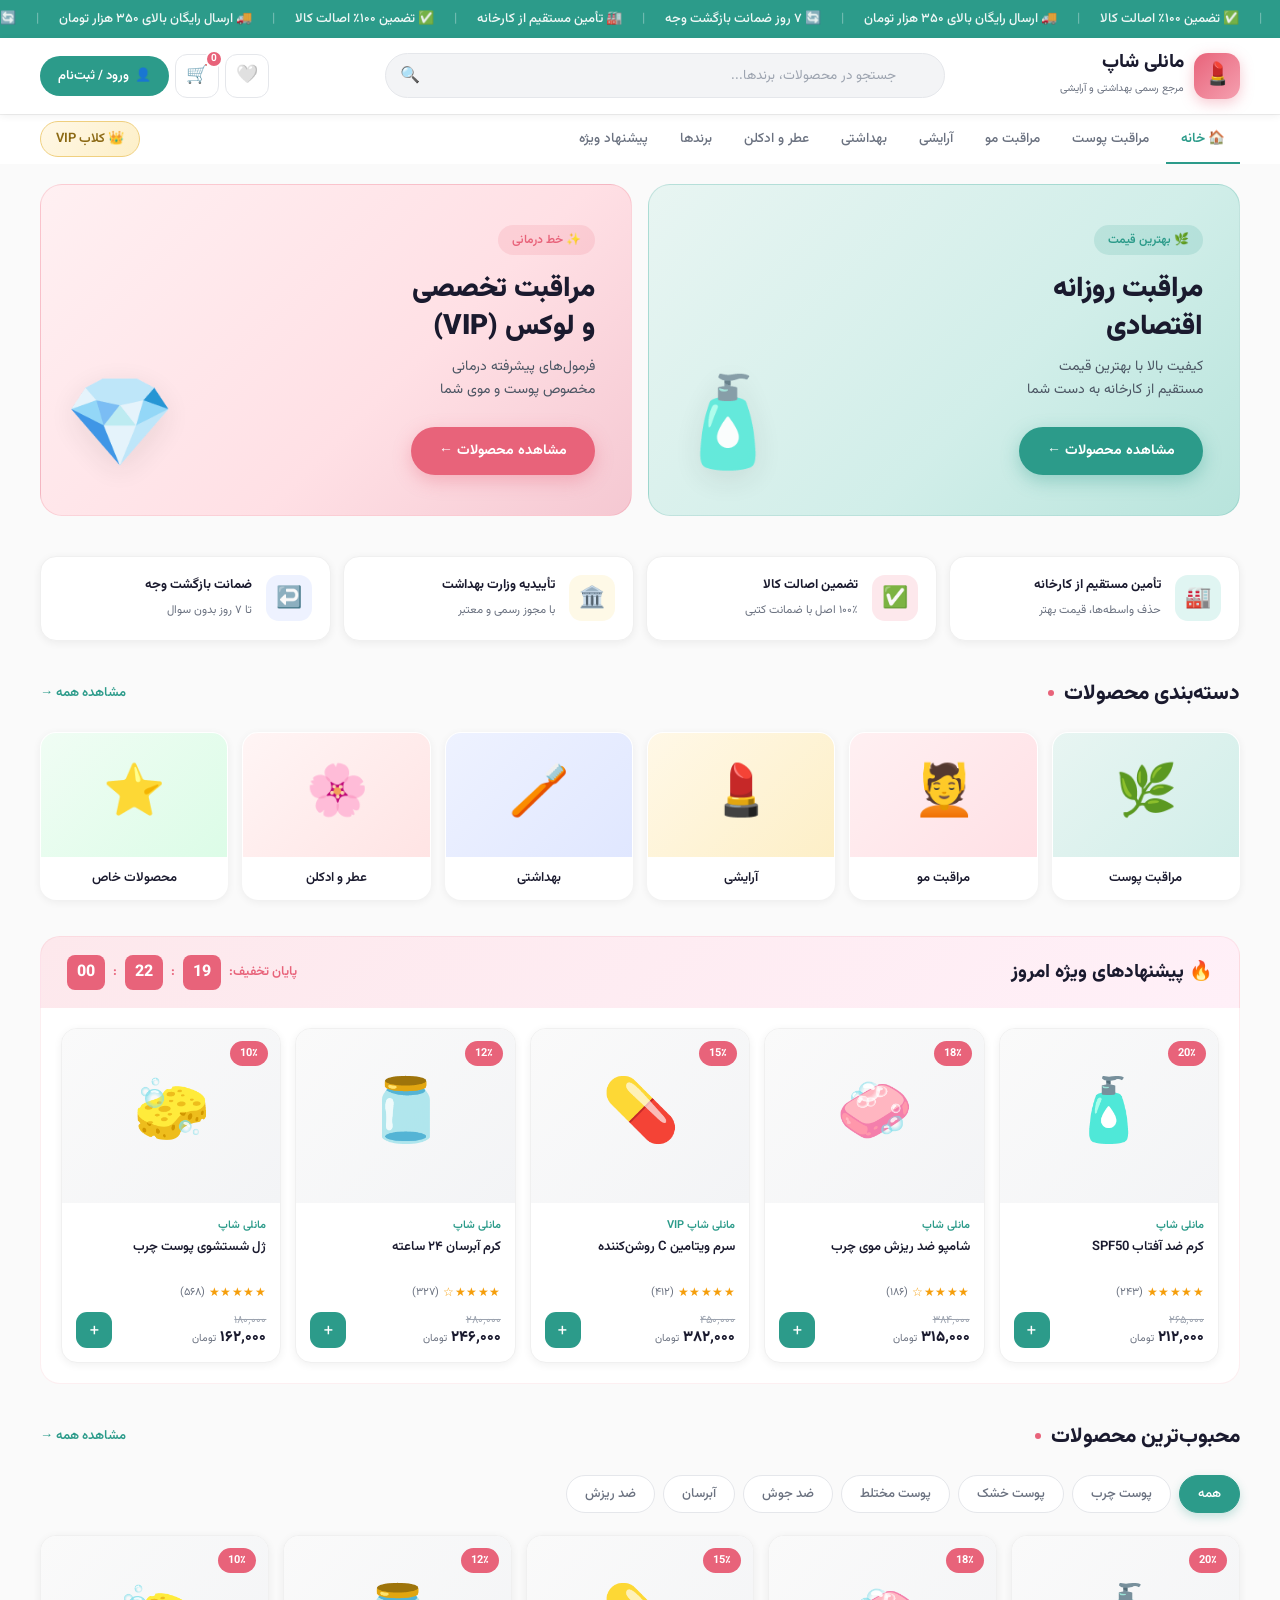
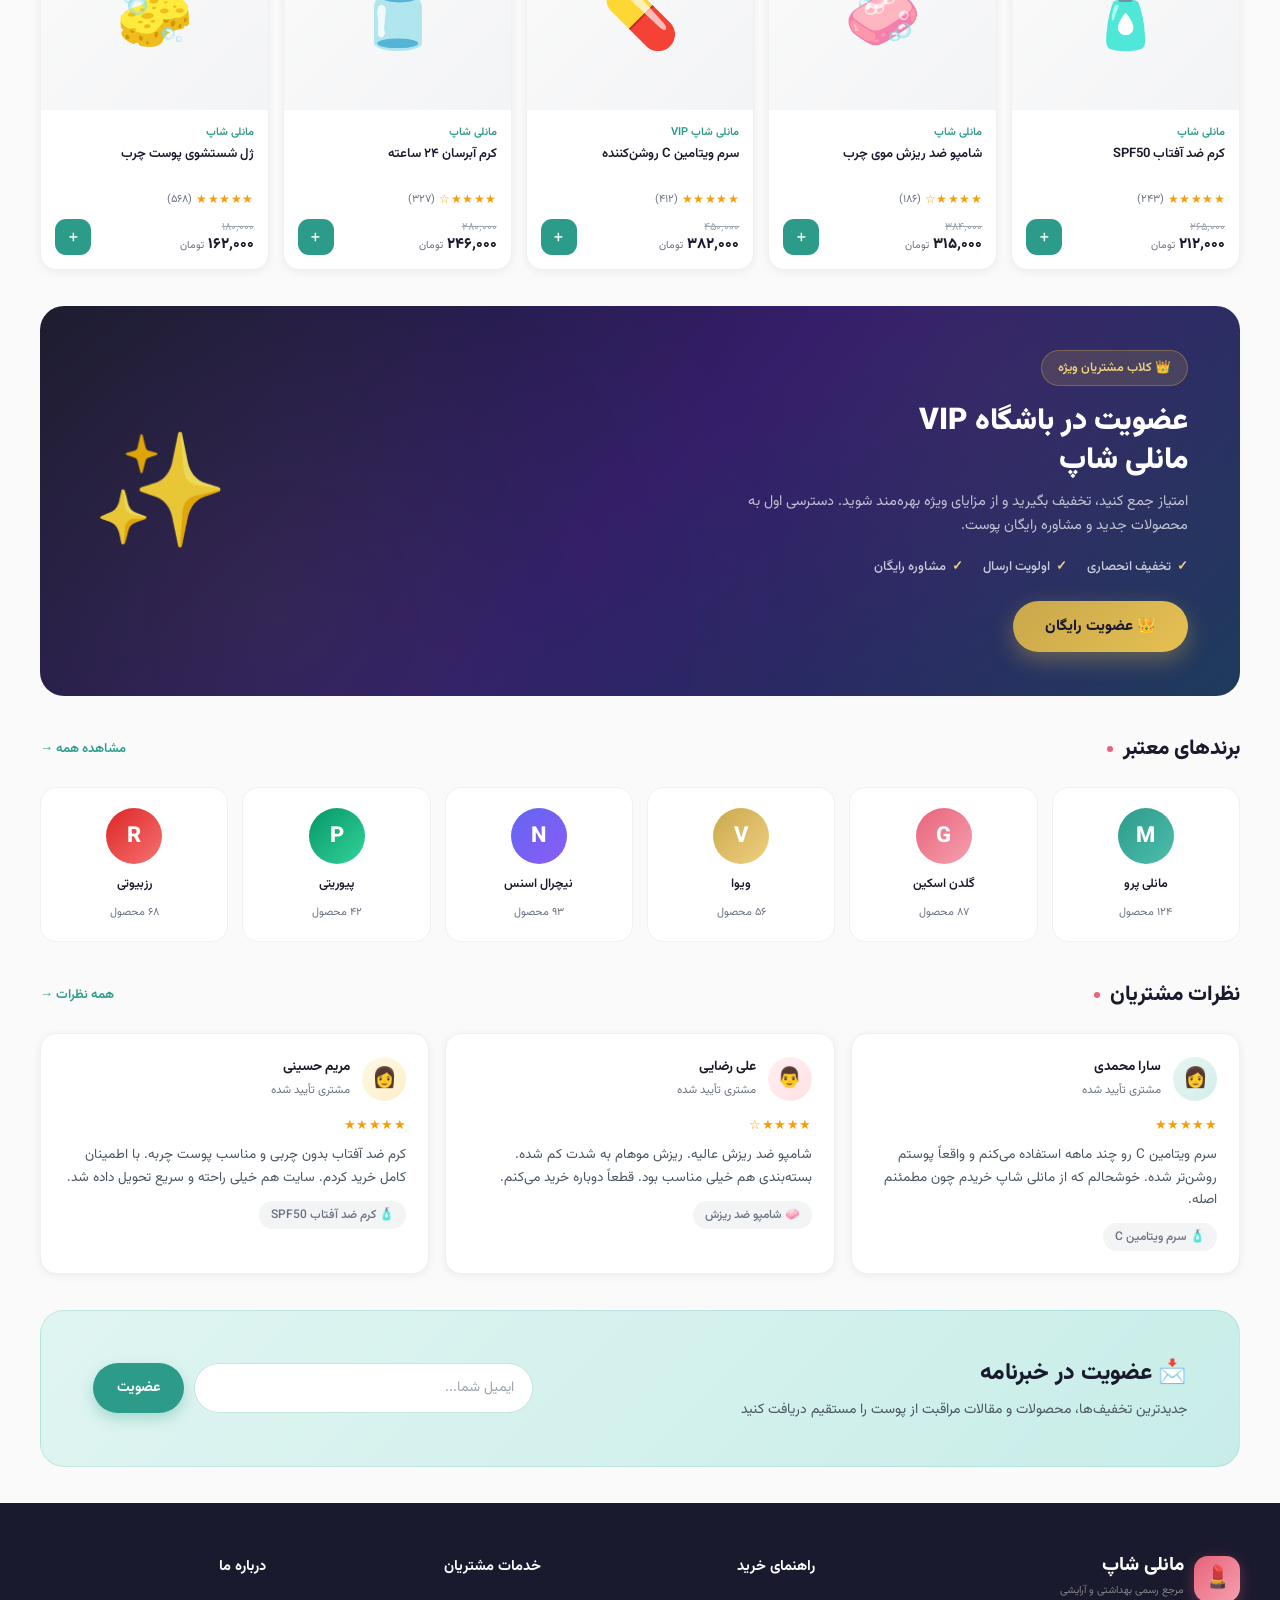
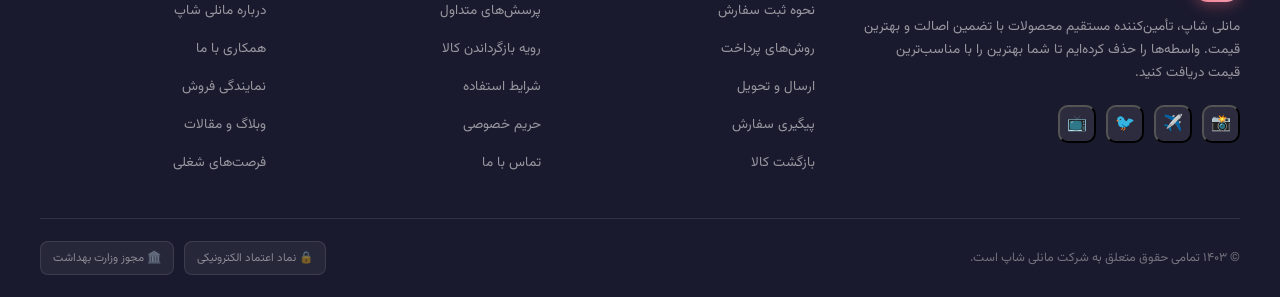
==== commit 66904b3b: "update project" ====
--- a/index.html
+++ b/index.html
@@ -51,7 +51,7 @@
       🛒
       <span class="badge" id="cart-badge" aria-live="polite">0</span>
     </button>
-    <a href="dasbord.html" class="btn-login" aria-label="ورود یا ثبت‌نام">
+    <a href="Dasbord.html" class="btn-login" aria-label="ورود یا ثبت‌نام">
       <span>👤</span><span>ورود / ثبت‌نام</span>
     </a>
     <button class="btn-icon btn-menu" id="menu-btn" aria-label="منو" aria-expanded="false">
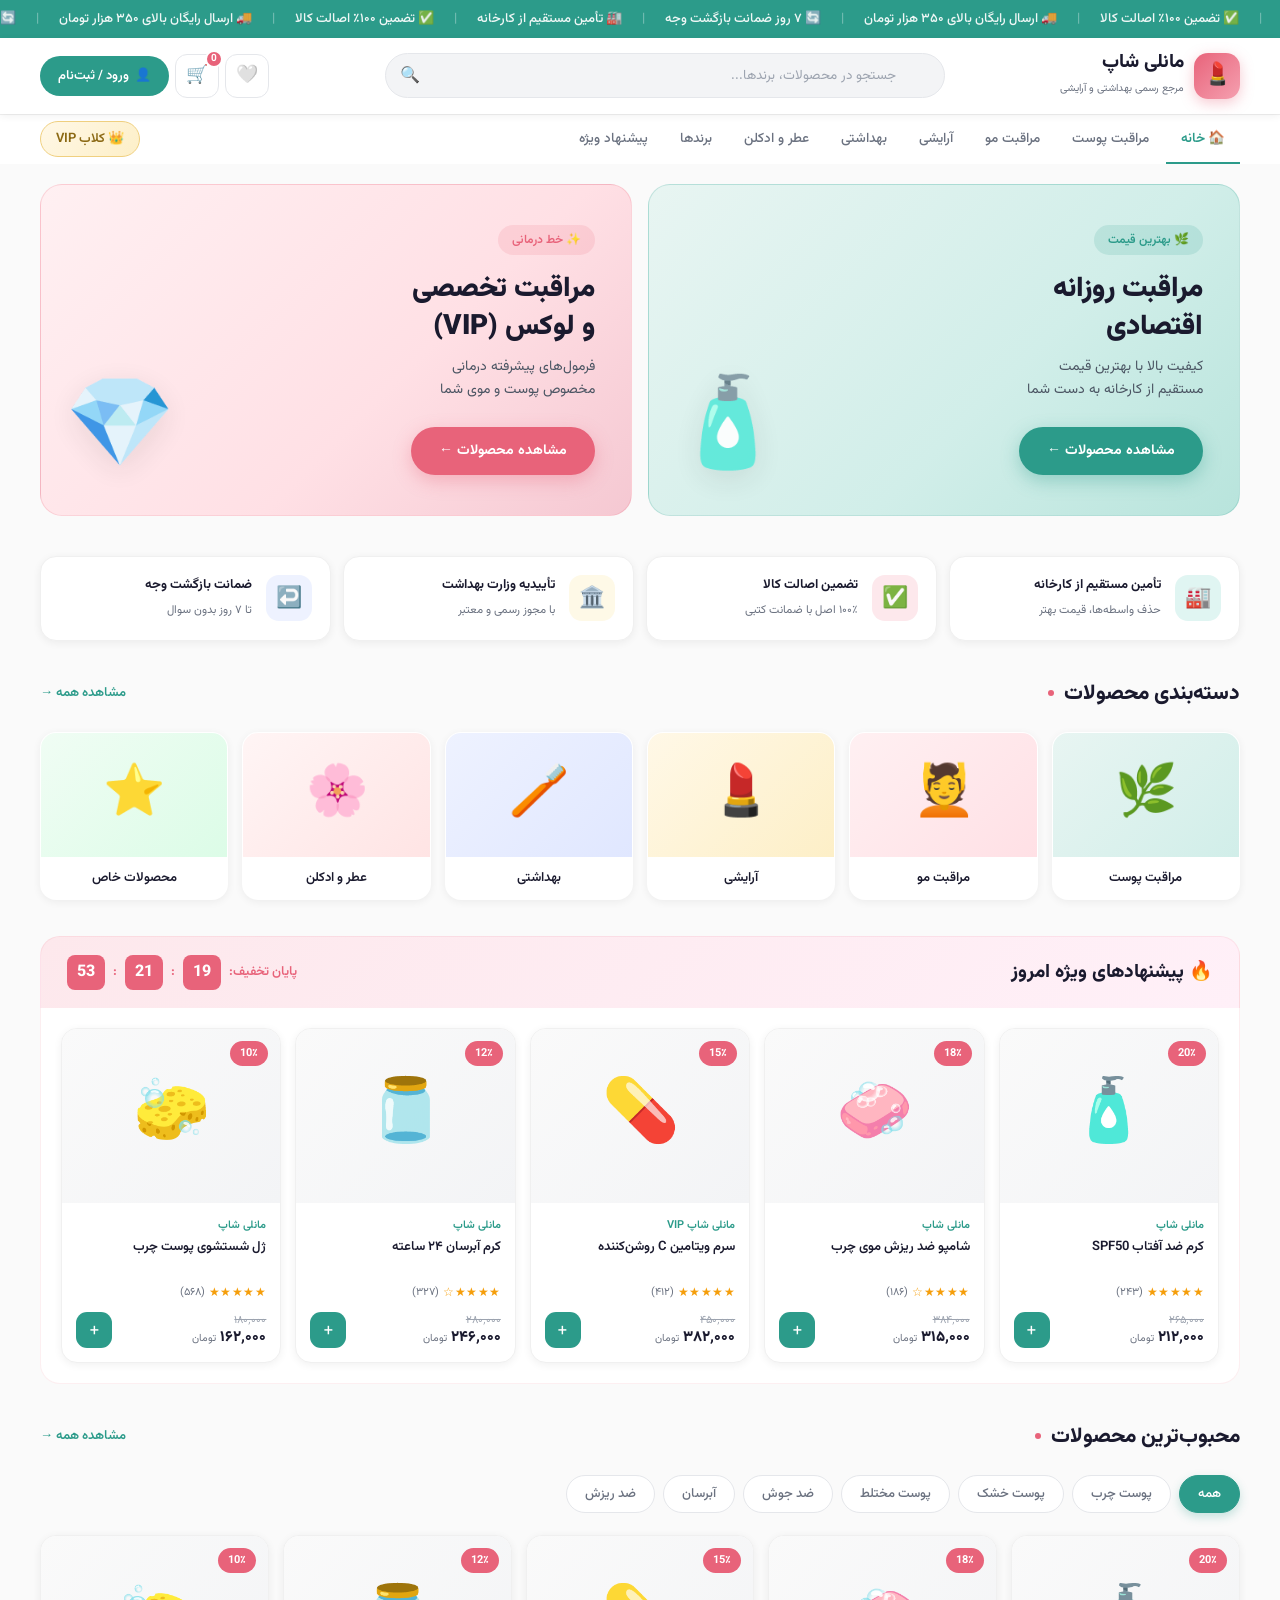
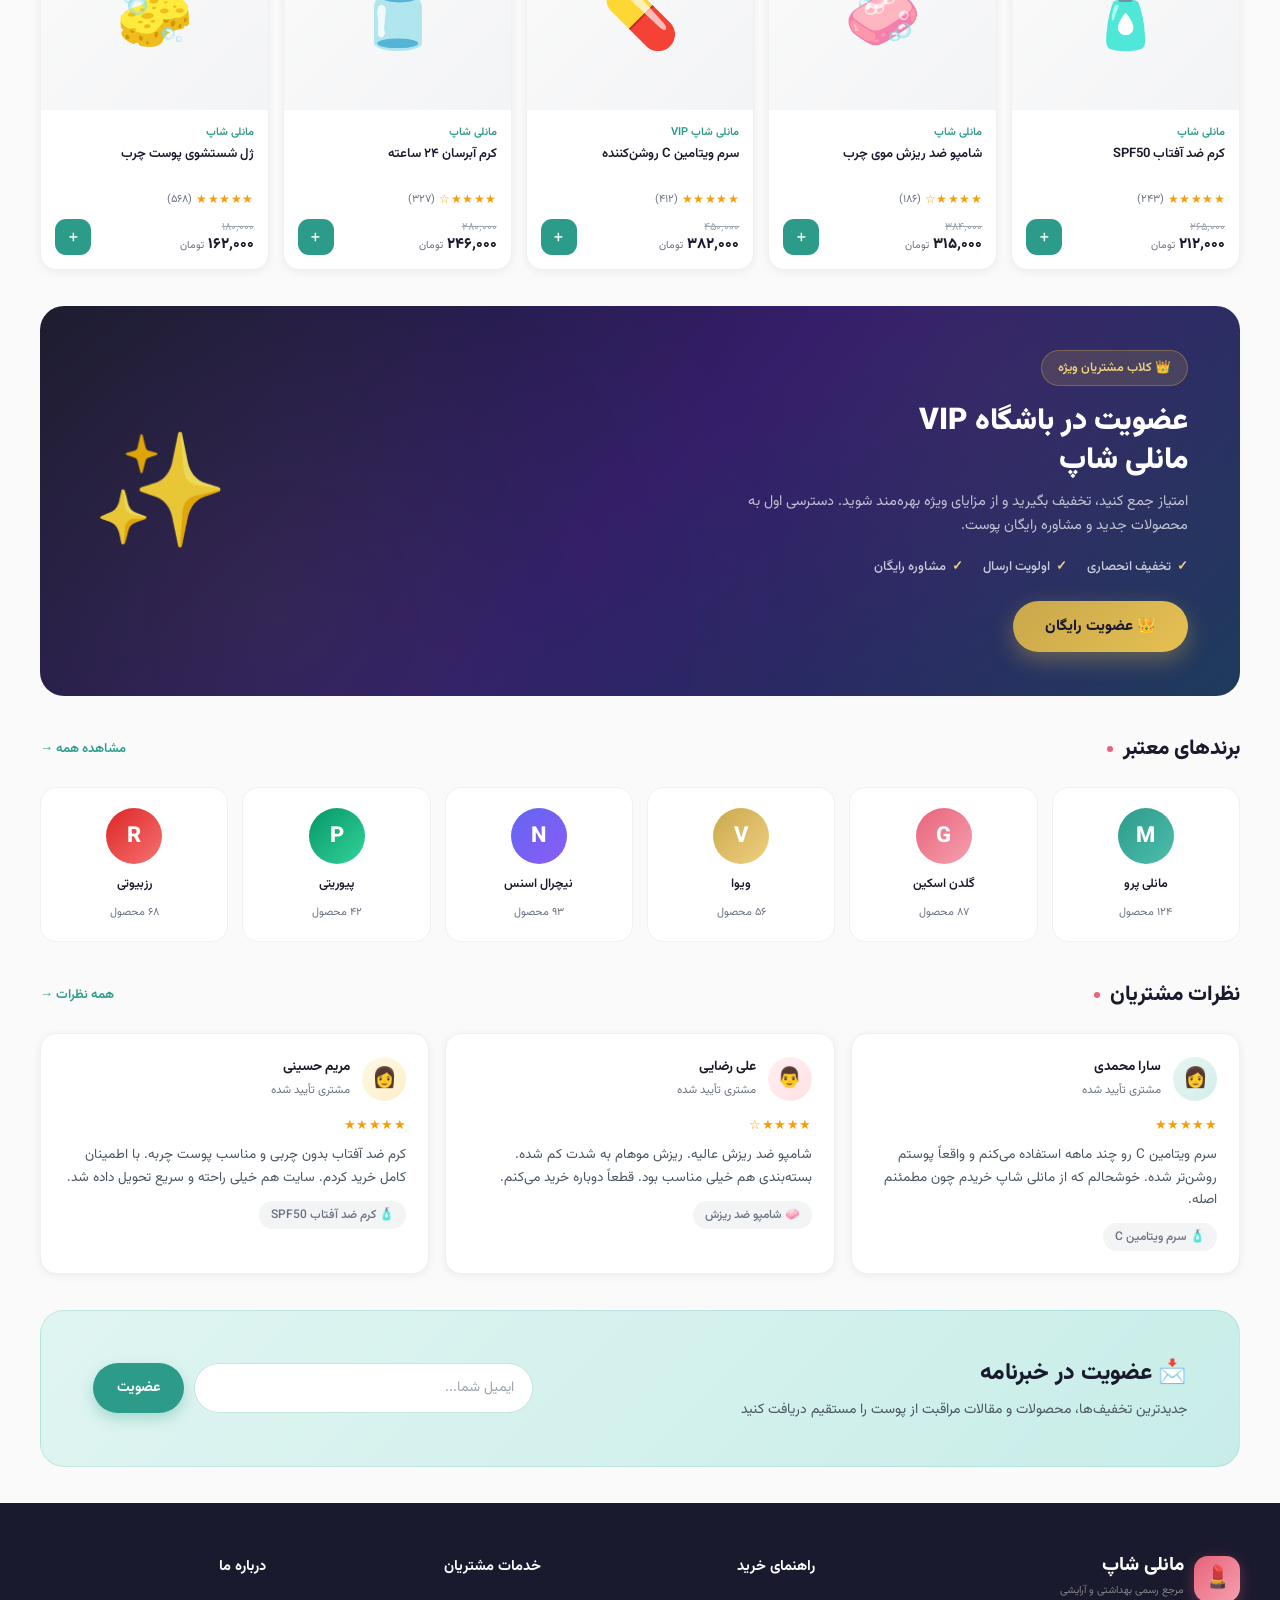
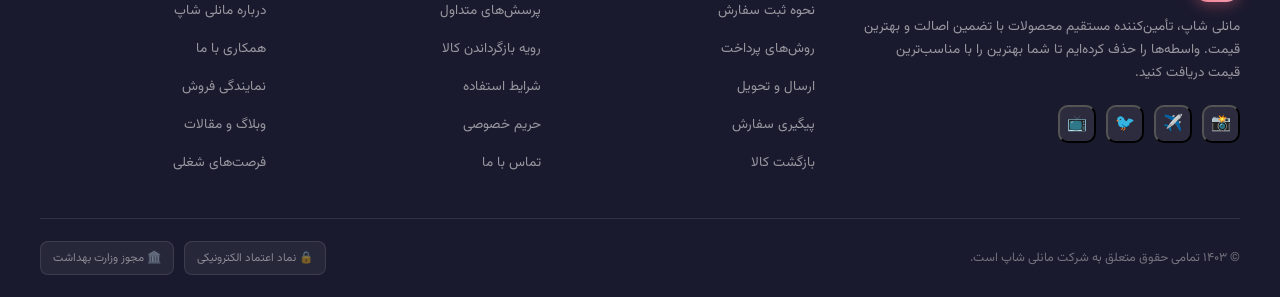
==== commit c17beb72: "admin" ====
--- a/index.html
+++ b/index.html
@@ -1,469 +1,782 @@
-<!DOCTYPE html>
+<!doctype html>
 <html lang="fa" dir="rtl">
-<head>
-<meta charset="UTF-8">
-<meta name="viewport" content="width=device-width, initial-scale=1.0">
-<meta name="description" content="مانلی شاپ - مرجع رسمی محصولات بهداشتی و آرایشی با تضمین اصالت و بهترین قیمت">
-<meta name="theme-color" content="#2C9B8A">
-<title>مانلی شاپ | مرجع رسمی محصولات بهداشتی و آرایشی</title>
-<link rel="preconnect" href="https://fonts.googleapis.com">
-<link rel="preconnect" href="https://fonts.gstatic.com" crossorigin>
-<link href="https://fonts.googleapis.com/css2?family=Vazirmatn:wght@300;400;500;600;700;800;900&display=swap" rel="stylesheet">
-<link rel="stylesheet" href="https://c7n.ir/fonts/sahel/load.css">
-<link rel="stylesheet" href="style.css">
-</head>
-<body>
-
-<!-- TOPBAR -->
-<div class="topbar" aria-label="اطلاعیه‌ها">
-  <div class="topbar-inner">
-    <span>🏭 تأمین مستقیم از کارخانه</span><span class="sep">|</span>
-    <span>✅ تضمین ۱۰۰٪ اصالت کالا</span><span class="sep">|</span>
-    <span>🚚 ارسال رایگان بالای ۳۵۰ هزار تومان</span><span class="sep">|</span>
-    <span>🔄 ۷ روز ضمانت بازگشت وجه</span><span class="sep">|</span>
-    <!-- duplicate for seamless loop -->
-    <span>🏭 تأمین مستقیم از کارخانه</span><span class="sep">|</span>
-    <span>✅ تضمین ۱۰۰٪ اصالت کالا</span><span class="sep">|</span>
-    <span>🚚 ارسال رایگان بالای ۳۵۰ هزار تومان</span><span class="sep">|</span>
-    <span>🔄 ۷ روز ضمانت بازگشت وجه</span><span class="sep">|</span>
-  </div>
-</div>
-
-<!-- HEADER -->
-<header id="site-header">
-  <a class="logo" href="#" aria-label="مانلی شاپ - صفحه اصلی">
-    <div class="logo-icon" aria-hidden="true">💄</div>
-    <div class="logo-text">
-      <strong>مانلی شاپ</strong>
-      <small>مرجع رسمی بهداشتی و آرایشی</small>
+  <head>
+    <meta charset="UTF-8" />
+    <meta name="viewport" content="width=device-width, initial-scale=1.0" />
+    <meta
+      name="description"
+      content="مانلی شاپ - مرجع رسمی محصولات بهداشتی و آرایشی با تضمین اصالت و بهترین قیمت"
+    />
+    <meta name="theme-color" content="#2C9B8A" />
+    <title>مانلی شاپ | مرجع رسمی محصولات بهداشتی و آرایشی</title>
+    <link rel="preconnect" href="https://fonts.googleapis.com" />
+    <link rel="preconnect" href="https://fonts.gstatic.com" crossorigin />
+    <link
+      href="https://fonts.googleapis.com/css2?family=Vazirmatn:wght@300;400;500;600;700;800;900&display=swap"
+      rel="stylesheet"
+    />
+    <link rel="stylesheet" href="https://c7n.ir/fonts/sahel/load.css" />
+    <link rel="stylesheet" href="style.css" />
+  </head>
+  <body>
+    <!-- TOPBAR -->
+    <div class="topbar" aria-label="اطلاعیه‌ها">
+      <div class="topbar-inner">
+        <span>🏭 تأمین مستقیم از کارخانه</span><span class="sep">|</span>
+        <span>✅ تضمین ۱۰۰٪ اصالت کالا</span><span class="sep">|</span>
+        <span>🚚 ارسال رایگان بالای ۳۵۰ هزار تومان</span
+        ><span class="sep">|</span> <span>🔄 ۷ روز ضمانت بازگشت وجه</span
+        ><span class="sep">|</span>
+        <!-- duplicate for seamless loop -->
+        <span>🏭 تأمین مستقیم از کارخانه</span><span class="sep">|</span>
+        <span>✅ تضمین ۱۰۰٪ اصالت کالا</span><span class="sep">|</span>
+        <span>🚚 ارسال رایگان بالای ۳۵۰ هزار تومان</span
+        ><span class="sep">|</span> <span>🔄 ۷ روز ضمانت بازگشت وجه</span
+        ><span class="sep">|</span>
+      </div>
     </div>
-  </a>
-
-  <div class="search-wrap" role="search">
-    <input id="search-input" type="search" placeholder="جستجو در محصولات، برندها..." autocomplete="off" aria-label="جستجو">
-    <span class="search-icon" aria-hidden="true">🔍</span>
-    <div class="search-suggestions" id="search-sugg" role="listbox" aria-label="پیشنهادهای جستجو"></div>
-  </div>
-
-  <div class="header-actions">
-    <button class="btn-icon" title="علاقه‌مندی‌ها" aria-label="لیست علاقه‌مندی‌ها">🤍</button>
-    <button class="btn-icon" id="cart-btn" title="سبد خرید" aria-label="سبد خرید" aria-expanded="false">
-      🛒
-      <span class="badge" id="cart-badge" aria-live="polite">0</span>
-    </button>
-    <a href="Dasbord.html" class="btn-login" aria-label="ورود یا ثبت‌نام">
-      <span>👤</span><span>ورود / ثبت‌نام</span>
-    </a>
-    <button class="btn-icon btn-menu" id="menu-btn" aria-label="منو" aria-expanded="false">
-      <span></span><span></span><span></span>
-    </button>
-  </div>
-</header>
-
-<!-- MAIN NAV -->
-<nav class="main-nav" role="navigation" aria-label="ناوبری اصلی">
-  <div class="nav-item active" tabindex="0">🏠 خانه</div>
-  <div class="nav-item" tabindex="0">مراقبت پوست</div>
-  <div class="nav-item" tabindex="0">مراقبت مو</div>
-  <div class="nav-item" tabindex="0">آرایشی</div>
-  <div class="nav-item" tabindex="0">بهداشتی</div>
-  <div class="nav-item" tabindex="0">عطر و ادکلن</div>
-  <div class="nav-item" tabindex="0">برندها</div>
-  <div class="nav-item" tabindex="0">پیشنهاد ویژه</div>
-  <div class="nav-vip" tabindex="0" role="link">👑 کلاب VIP</div>
-</nav>
-
-<!-- HERO -->
-<div class="hero-wrap reveal">
-  <div class="hero-card hero-economic">
-    <div class="hero-badge">🌿 بهترین قیمت</div>
-    <h1 class="hero-title">مراقبت روزانه<br>اقتصادی</h1>
-    <p class="hero-sub">کیفیت بالا با بهترین قیمت<br>مستقیم از کارخانه به دست شما</p>
-    <button class="btn-hero btn-teal">مشاهده محصولات ←</button>
-    <div class="hero-deco" aria-hidden="true">🧴</div>
-  </div>
-  <div class="hero-card hero-vip">
-    <div class="hero-badge">✨ خط درمانی</div>
-    <h1 class="hero-title">مراقبت تخصصی<br>و لوکس (VIP)</h1>
-    <p class="hero-sub">فرمول‌های پیشرفته درمانی<br>مخصوص پوست و موی شما</p>
-    <button class="btn-hero btn-rose">مشاهده محصولات ←</button>
-    <div class="hero-deco" aria-hidden="true">💎</div>
-  </div>
-</div>
-
-<!-- TRUST SIGNALS -->
-<section class="trust-section" aria-label="نشان‌های اعتماد">
-  <div class="trust-grid stagger">
-    <div class="trust-card">
-      <div class="trust-icon ti-1" aria-hidden="true">🏭</div>
-      <div class="trust-info"><strong>تأمین مستقیم از کارخانه</strong><span>حذف واسطه‌ها، قیمت بهتر</span></div>
+
+    <!-- HEADER -->
+    <header id="site-header">
+      <a class="logo" href="#" aria-label="مانلی شاپ - صفحه اصلی">
+        <div class="logo-icon" aria-hidden="true">💄</div>
+        <div class="logo-text">
+          <strong>مانلی شاپ</strong>
+          <small>مرجع رسمی بهداشتی و آرایشی</small>
+        </div>
+      </a>
+
+      <div class="search-wrap" role="search">
+        <input
+          id="search-input"
+          type="search"
+          placeholder="جستجو در محصولات، برندها..."
+          autocomplete="off"
+          aria-label="جستجو"
+        />
+        <span class="search-icon" aria-hidden="true">🔍</span>
+        <div
+          class="search-suggestions"
+          id="search-sugg"
+          role="listbox"
+          aria-label="پیشنهادهای جستجو"
+        ></div>
+      </div>
+
+      <div class="header-actions">
+        <button
+          class="btn-icon"
+          title="علاقه‌مندی‌ها"
+          aria-label="لیست علاقه‌مندی‌ها"
+        >
+          🤍
+        </button>
+        <button
+          class="btn-icon"
+          id="cart-btn"
+          title="سبد خرید"
+          aria-label="سبد خرید"
+          aria-expanded="false"
+        >
+          🛒
+          <span class="badge" id="cart-badge" aria-live="polite">0</span>
+        </button>
+        <a href="auth.html" class="btn-login" aria-label="ورود یا ثبت‌نام">
+          <span>👤</span><span>ورود / ثبت‌نام</span>
+        </a>
+        <button
+          class="btn-icon btn-menu"
+          id="menu-btn"
+          aria-label="منو"
+          aria-expanded="false"
+        >
+          <span></span><span></span><span></span>
+        </button>
+      </div>
+    </header>
+
+    <!-- MAIN NAV -->
+    <nav class="main-nav" role="navigation" aria-label="ناوبری اصلی">
+      <div class="nav-item active" tabindex="0">🏠 خانه</div>
+      <div class="nav-item" tabindex="0">مراقبت پوست</div>
+      <div class="nav-item" tabindex="0">مراقبت مو</div>
+      <div class="nav-item" tabindex="0">آرایشی</div>
+      <div class="nav-item" tabindex="0">بهداشتی</div>
+      <div class="nav-item" tabindex="0">عطر و ادکلن</div>
+      <div class="nav-item" tabindex="0">برندها</div>
+      <div class="nav-item" tabindex="0">پیشنهاد ویژه</div>
+      <div class="nav-vip" tabindex="0" role="link">👑 کلاب VIP</div>
+    </nav>
+
+    <!-- HERO -->
+    <div class="hero-wrap reveal">
+      <div class="hero-card hero-economic">
+        <div class="hero-badge">🌿 بهترین قیمت</div>
+        <h1 class="hero-title">مراقبت روزانه<br />اقتصادی</h1>
+        <p class="hero-sub">
+          کیفیت بالا با بهترین قیمت<br />مستقیم از کارخانه به دست شما
+        </p>
+        <button class="btn-hero btn-teal">مشاهده محصولات ←</button>
+        <div class="hero-deco" aria-hidden="true">🧴</div>
+      </div>
+      <div class="hero-card hero-vip">
+        <div class="hero-badge">✨ خط درمانی</div>
+        <h1 class="hero-title">مراقبت تخصصی<br />و لوکس (VIP)</h1>
+        <p class="hero-sub">
+          فرمول‌های پیشرفته درمانی<br />مخصوص پوست و موی شما
+        </p>
+        <button class="btn-hero btn-rose">مشاهده محصولات ←</button>
+        <div class="hero-deco" aria-hidden="true">💎</div>
+      </div>
     </div>
-    <div class="trust-card">
-      <div class="trust-icon ti-2" aria-hidden="true">✅</div>
-      <div class="trust-info"><strong>تضمین اصالت کالا</strong><span>۱۰۰٪ اصل با ضمانت کتبی</span></div>
+
+    <!-- TRUST SIGNALS -->
+    <section class="trust-section" aria-label="نشان‌های اعتماد">
+      <div class="trust-grid stagger">
+        <div class="trust-card">
+          <div class="trust-icon ti-1" aria-hidden="true">🏭</div>
+          <div class="trust-info">
+            <strong>تأمین مستقیم از کارخانه</strong
+            ><span>حذف واسطه‌ها، قیمت بهتر</span>
+          </div>
+        </div>
+        <div class="trust-card">
+          <div class="trust-icon ti-2" aria-hidden="true">✅</div>
+          <div class="trust-info">
+            <strong>تضمین اصالت کالا</strong><span>۱۰۰٪ اصل با ضمانت کتبی</span>
+          </div>
+        </div>
+        <div class="trust-card">
+          <div class="trust-icon ti-3" aria-hidden="true">🏛️</div>
+          <div class="trust-info">
+            <strong>تأییدیه وزارت بهداشت</strong
+            ><span>با مجوز رسمی و معتبر</span>
+          </div>
+        </div>
+        <div class="trust-card">
+          <div class="trust-icon ti-4" aria-hidden="true">↩️</div>
+          <div class="trust-info">
+            <strong>ضمانت بازگشت وجه</strong><span>تا ۷ روز بدون سوال</span>
+          </div>
+        </div>
+      </div>
+    </section>
+
+    <!-- CATEGORIES -->
+    <section class="categories-section reveal">
+      <div class="sec-head">
+        <h2 class="sec-title">دسته‌بندی محصولات</h2>
+        <a href="#" class="see-all">مشاهده همه →</a>
+      </div>
+      <div class="cat-grid stagger">
+        <div class="cat-card" tabindex="0" role="link" aria-label="مراقبت پوست">
+          <div class="cat-img ci-1">🌿</div>
+          <div class="cat-name">مراقبت پوست</div>
+        </div>
+        <div class="cat-card" tabindex="0" role="link" aria-label="مراقبت مو">
+          <div class="cat-img ci-2">💆</div>
+          <div class="cat-name">مراقبت مو</div>
+        </div>
+        <div class="cat-card" tabindex="0" role="link" aria-label="آرایشی">
+          <div class="cat-img ci-3">💄</div>
+          <div class="cat-name">آرایشی</div>
+        </div>
+        <div class="cat-card" tabindex="0" role="link" aria-label="بهداشتی">
+          <div class="cat-img ci-4">🪥</div>
+          <div class="cat-name">بهداشتی</div>
+        </div>
+        <div class="cat-card" tabindex="0" role="link" aria-label="عطر و ادکلن">
+          <div class="cat-img ci-5">🌸</div>
+          <div class="cat-name">عطر و ادکلن</div>
+        </div>
+        <div class="cat-card" tabindex="0" role="link" aria-label="محصولات خاص">
+          <div class="cat-img ci-6">⭐</div>
+          <div class="cat-name">محصولات خاص</div>
+        </div>
+      </div>
+    </section>
+
+    <!-- SPECIAL OFFERS -->
+    <section class="specials-section reveal">
+      <div class="specials-head">
+        <div class="specials-title">🔥 پیشنهادهای ویژه امروز</div>
+        <div class="countdown" aria-label="زمان باقی‌مانده تا پایان تخفیف">
+          <span>پایان تخفیف:</span>
+          <div class="cd-box" id="cd-h">--</div>
+          <span aria-hidden="true">:</span>
+          <div class="cd-box" id="cd-m">--</div>
+          <span aria-hidden="true">:</span>
+          <div class="cd-box" id="cd-s">--</div>
+        </div>
+      </div>
+      <div class="specials-body">
+        <div class="specials-grid stagger" id="specials-grid">
+          <!-- Rendered by JS -->
+        </div>
+      </div>
+    </section>
+
+    <!-- FILTER + POPULAR PRODUCTS -->
+    <section class="products-section reveal">
+      <div class="sec-head">
+        <h2 class="sec-title">محبوب‌ترین محصولات</h2>
+        <a href="#" class="see-all">مشاهده همه →</a>
+      </div>
+      <div class="filter-tabs" role="group" aria-label="فیلتر نوع پوست">
+        <button class="ftab active" data-filter="all">همه</button>
+        <button class="ftab" data-filter="oily">پوست چرب</button>
+        <button class="ftab" data-filter="dry">پوست خشک</button>
+        <button class="ftab" data-filter="combo">پوست مختلط</button>
+        <button class="ftab" data-filter="acne">ضد جوش</button>
+        <button class="ftab" data-filter="hydrating">آبرسان</button>
+        <button class="ftab" data-filter="hair">ضد ریزش</button>
+      </div>
+      <div class="products-grid stagger" id="popular-grid">
+        <!-- Rendered by JS -->
+      </div>
+    </section>
+
+    <!-- VIP BANNER -->
+    <div class="vip-banner reveal">
+      <div class="vip-inner">
+        <div class="vip-content">
+          <div class="vip-tag">👑 کلاب مشتریان ویژه</div>
+          <h2 class="vip-title">عضویت در باشگاه VIP<br />مانلی شاپ</h2>
+          <p class="vip-desc">
+            امتیاز جمع کنید، تخفیف بگیرید و از مزایای ویژه بهره‌مند شوید. دسترسی
+            اول به محصولات جدید و مشاوره رایگان پوست.
+          </p>
+          <div class="vip-perks">
+            <span class="vip-perk">تخفیف انحصاری</span>
+            <span class="vip-perk">اولویت ارسال</span>
+            <span class="vip-perk">مشاوره رایگان</span>
+          </div>
+          <button class="btn-vip">👑 عضویت رایگان</button>
+        </div>
+        <div class="vip-deco" aria-hidden="true">✨</div>
+      </div>
     </div>
-    <div class="trust-card">
-      <div class="trust-icon ti-3" aria-hidden="true">🏛️</div>
-      <div class="trust-info"><strong>تأییدیه وزارت بهداشت</strong><span>با مجوز رسمی و معتبر</span></div>
+
+    <!-- BRANDS -->
+    <section class="brands-section reveal">
+      <div class="sec-head">
+        <h2 class="sec-title">برندهای معتبر</h2>
+        <a href="#" class="see-all">مشاهده همه →</a>
+      </div>
+      <div class="brands-grid stagger">
+        <a href="#" class="brand-card"
+          ><div
+            class="brand-logo"
+            style="background: linear-gradient(135deg, #2c9b8a, #4dbdad)"
+          >
+            M
+          </div>
+          <div class="brand-name">مانلی پرو</div>
+          <div class="brand-count">۱۲۴ محصول</div></a
+        >
+        <a href="#" class="brand-card"
+          ><div
+            class="brand-logo"
+            style="background: linear-gradient(135deg, #e8637a, #f5a0b0)"
+          >
+            G
+          </div>
+          <div class="brand-name">گلدن اسکین</div>
+          <div class="brand-count">۸۷ محصول</div></a
+        >
+        <a href="#" class="brand-card"
+          ><div
+            class="brand-logo"
+            style="background: linear-gradient(135deg, #c9a84c, #f0d080)"
+          >
+            V
+          </div>
+          <div class="brand-name">ویوا</div>
+          <div class="brand-count">۵۶ محصول</div></a
+        >
+        <a href="#" class="brand-card"
+          ><div
+            class="brand-logo"
+            style="background: linear-gradient(135deg, #6366f1, #8b5cf6)"
+          >
+            N
+          </div>
+          <div class="brand-name">نیچرال اسنس</div>
+          <div class="brand-count">۹۳ محصول</div></a
+        >
+        <a href="#" class="brand-card"
+          ><div
+            class="brand-logo"
+            style="background: linear-gradient(135deg, #059669, #34d399)"
+          >
+            P
+          </div>
+          <div class="brand-name">پیوریتی</div>
+          <div class="brand-count">۴۲ محصول</div></a
+        >
+        <a href="#" class="brand-card"
+          ><div
+            class="brand-logo"
+            style="background: linear-gradient(135deg, #dc2626, #f87171)"
+          >
+            R
+          </div>
+          <div class="brand-name">رزبیوتی</div>
+          <div class="brand-count">۶۸ محصول</div></a
+        >
+      </div>
+    </section>
+
+    <!-- REVIEWS -->
+    <section class="reviews-section reveal">
+      <div class="sec-head">
+        <h2 class="sec-title">نظرات مشتریان</h2>
+        <a href="#" class="see-all">همه نظرات →</a>
+      </div>
+      <div class="reviews-grid stagger">
+        <div class="review-card">
+          <div class="rev-top">
+            <div class="rev-avatar ra-1">👩</div>
+            <div class="rev-meta">
+              <strong>سارا محمدی</strong><span>مشتری تأیید شده</span>
+            </div>
+          </div>
+          <div class="rev-stars">★★★★★</div>
+          <p class="rev-text">
+            سرم ویتامین C رو چند ماهه استفاده می‌کنم و واقعاً پوستم روشن‌تر شده.
+            خوشحالم که از مانلی شاپ خریدم چون مطمئنم اصله.
+          </p>
+          <div class="rev-product">🧴 سرم ویتامین C</div>
+        </div>
+        <div class="review-card">
+          <div class="rev-top">
+            <div class="rev-avatar ra-2">👨</div>
+            <div class="rev-meta">
+              <strong>علی رضایی</strong><span>مشتری تأیید شده</span>
+            </div>
+          </div>
+          <div class="rev-stars">★★★★☆</div>
+          <p class="rev-text">
+            شامپو ضد ریزش عالیه. ریزش موهام به شدت کم شده. بسته‌بندی هم خیلی
+            مناسب بود. قطعاً دوباره خرید می‌کنم.
+          </p>
+          <div class="rev-product">🧼 شامپو ضد ریزش</div>
+        </div>
+        <div class="review-card">
+          <div class="rev-top">
+            <div class="rev-avatar ra-3">👩</div>
+            <div class="rev-meta">
+              <strong>مریم حسینی</strong><span>مشتری تأیید شده</span>
+            </div>
+          </div>
+          <div class="rev-stars">★★★★★</div>
+          <p class="rev-text">
+            کرم ضد آفتاب بدون چربی و مناسب پوست چربه. با اطمینان کامل خرید کردم.
+            سایت هم خیلی راحته و سریع تحویل داده شد.
+          </p>
+          <div class="rev-product">🧴 کرم ضد آفتاب SPF50</div>
+        </div>
+      </div>
+    </section>
+
+    <!-- NEWSLETTER -->
+    <section class="newsletter-section reveal">
+      <div class="nl-inner">
+        <div class="nl-text">
+          <h3>📩 عضویت در خبرنامه</h3>
+          <p>
+            جدیدترین تخفیف‌ها، محصولات و مقالات مراقبت از پوست را مستقیم دریافت
+            کنید
+          </p>
+        </div>
+        <div class="nl-form" role="form" aria-label="فرم خبرنامه">
+          <input
+            type="email"
+            id="nl-email"
+            placeholder="ایمیل شما..."
+            aria-label="آدرس ایمیل"
+          />
+          <button class="btn-sub" id="nl-btn">عضویت</button>
+        </div>
+      </div>
+    </section>
+
+    <!-- FOOTER -->
+    <footer role="contentinfo">
+      <div class="footer-grid">
+        <div class="footer-brand">
+          <a class="logo" href="#" aria-label="مانلی شاپ">
+            <div class="logo-icon" aria-hidden="true">💄</div>
+            <div class="logo-text">
+              <strong>مانلی شاپ</strong
+              ><small>مرجع رسمی بهداشتی و آرایشی</small>
+            </div>
+          </a>
+          <p class="footer-desc">
+            مانلی شاپ، تأمین‌کننده مستقیم محصولات با تضمین اصالت و بهترین قیمت.
+            واسطه‌ها را حذف کرده‌ایم تا شما بهترین را با مناسب‌ترین قیمت دریافت
+            کنید.
+          </p>
+          <div class="f-socials">
+            <button class="social-btn" aria-label="اینستاگرام">📸</button>
+            <button class="social-btn" aria-label="تلگرام">✈️</button>
+            <button class="social-btn" aria-label="توییتر">🐦</button>
+            <button class="social-btn" aria-label="یوتیوب">📺</button>
+          </div>
+        </div>
+        <div class="footer-col">
+          <h4>راهنمای خرید</h4>
+          <ul class="footer-links">
+            <li><a href="#">نحوه ثبت سفارش</a></li>
+            <li><a href="#">روش‌های پرداخت</a></li>
+            <li><a href="#">ارسال و تحویل</a></li>
+            <li><a href="#">پیگیری سفارش</a></li>
+            <li><a href="#">بازگشت کالا</a></li>
+          </ul>
+        </div>
+        <div class="footer-col">
+          <h4>خدمات مشتریان</h4>
+          <ul class="footer-links">
+            <li><a href="#">پرسش‌های متداول</a></li>
+            <li><a href="#">رویه بازگرداندن کالا</a></li>
+            <li><a href="#">شرایط استفاده</a></li>
+            <li><a href="#">حریم خصوصی</a></li>
+            <li><a href="#">تماس با ما</a></li>
+          </ul>
+        </div>
+        <div class="footer-col">
+          <h4>درباره ما</h4>
+          <ul class="footer-links">
+            <li><a href="#">درباره مانلی شاپ</a></li>
+            <li><a href="#">همکاری با ما</a></li>
+            <li><a href="#">نمایندگی فروش</a></li>
+            <li><a href="#">وبلاگ و مقالات</a></li>
+            <li><a href="#">فرصت‌های شغلی</a></li>
+          </ul>
+        </div>
+      </div>
+      <div class="footer-bottom">
+        <span>© ۱۴۰۳ تمامی حقوق متعلق به شرکت مانلی شاپ است.</span>
+        <div class="trust-logos">
+          <div class="tl">🔒 نماد اعتماد الکترونیکی</div>
+          <div class="tl">🏛️ مجوز وزارت بهداشت</div>
+        </div>
+      </div>
+    </footer>
+
+    <!-- MOBILE BOTTOM NAV -->
+    <nav class="sticky-mob" role="navigation" aria-label="ناوبری موبایل">
+      <button class="mob-nav-btn active">
+        <span class="mbn-icon">🏠</span><span class="mbn-label">خانه</span>
+      </button>
+      <button class="mob-nav-btn">
+        <span class="mbn-icon">🔍</span><span class="mbn-label">جستجو</span>
+      </button>
+      <button class="mob-nav-btn" id="mob-cart-btn">
+        <span class="mbn-icon">🛒</span><span class="mbn-label">سبد</span>
+      </button>
+      <button class="mob-nav-btn">
+        <span class="mbn-icon">🤍</span><span class="mbn-label">علاقه</span>
+      </button>
+      <button class="mob-nav-btn">
+        <span class="mbn-icon">👤</span><span class="mbn-label">حساب</span>
+      </button>
+    </nav>
+
+    <!-- CART DRAWER -->
+    <div
+      class="cart-overlay"
+      id="cart-overlay"
+      role="dialog"
+      aria-modal="true"
+      aria-label="سبد خرید"
+    ></div>
+    <div class="cart-drawer" id="cart-drawer">
+      <div class="cart-header">
+        <strong>🛒 سبد خرید</strong>
+        <button
+          class="btn-close-cart"
+          id="close-cart"
+          aria-label="بستن سبد خرید"
+        >
+          ✕
+        </button>
+      </div>
+      <div class="cart-body" id="cart-body">
+        <div class="cart-empty">
+          <div class="cart-empty-icon">🛒</div>
+          <h3>سبد خرید شما خالی است</h3>
+          <p>محصولات مورد نظر خود را به سبد اضافه کنید</p>
+        </div>
+      </div>
+      <div class="cart-footer" id="cart-footer" style="display: none">
+        <div class="cart-total">
+          <span>مجموع سبد خرید:</span>
+          <strong id="cart-total-price">۰ تومان</strong>
+        </div>
+        <button class="btn-checkout">ادامه و پرداخت →</button>
+      </div>
     </div>
-    <div class="trust-card">
-      <div class="trust-icon ti-4" aria-hidden="true">↩️</div>
-      <div class="trust-info"><strong>ضمانت بازگشت وجه</strong><span>تا ۷ روز بدون سوال</span></div>
+
+    <!-- MOBILE NAV DRAWER -->
+    <div class="mobile-nav-overlay" id="mob-overlay"></div>
+    <div
+      class="mobile-nav-drawer"
+      id="mob-drawer"
+      role="dialog"
+      aria-modal="true"
+      aria-label="منو"
+    >
+      <div class="mobile-nav-header">
+        <strong>منوی اصلی</strong>
+        <button class="btn-close-drawer" id="close-mob" aria-label="بستن منو">
+          ✕
+        </button>
+      </div>
+      <div class="mobile-nav-links">
+        <div class="mobile-nav-link"><span class="mni">🏠</span> خانه</div>
+        <div class="mobile-nav-link">
+          <span class="mni">🌿</span> مراقبت پوست
+        </div>
+        <div class="mobile-nav-link"><span class="mni">💆</span> مراقبت مو</div>
+        <div class="mobile-nav-link"><span class="mni">💄</span> آرایشی</div>
+        <div class="mobile-nav-link"><span class="mni">🪥</span> بهداشتی</div>
+        <div class="mobile-nav-link">
+          <span class="mni">🌸</span> عطر و ادکلن
+        </div>
+        <div class="mobile-nav-link"><span class="mni">🏷️</span> برندها</div>
+        <div class="mobile-nav-link">
+          <span class="mni">🔥</span> پیشنهاد ویژه
+        </div>
+        <div class="mobile-nav-link"><span class="mni">👑</span> کلاب VIP</div>
+        <div class="mobile-nav-link">
+          <span class="mni">👤</span> ورود / ثبت‌نام
+        </div>
+      </div>
     </div>
-  </div>
-</section>
-
-<!-- CATEGORIES -->
-<section class="categories-section reveal">
-  <div class="sec-head">
-    <h2 class="sec-title">دسته‌بندی محصولات</h2>
-    <a href="#" class="see-all">مشاهده همه →</a>
-  </div>
-  <div class="cat-grid stagger">
-    <div class="cat-card" tabindex="0" role="link" aria-label="مراقبت پوست">
-      <div class="cat-img ci-1">🌿</div><div class="cat-name">مراقبت پوست</div>
-    </div>
-    <div class="cat-card" tabindex="0" role="link" aria-label="مراقبت مو">
-      <div class="cat-img ci-2">💆</div><div class="cat-name">مراقبت مو</div>
-    </div>
-    <div class="cat-card" tabindex="0" role="link" aria-label="آرایشی">
-      <div class="cat-img ci-3">💄</div><div class="cat-name">آرایشی</div>
-    </div>
-    <div class="cat-card" tabindex="0" role="link" aria-label="بهداشتی">
-      <div class="cat-img ci-4">🪥</div><div class="cat-name">بهداشتی</div>
-    </div>
-    <div class="cat-card" tabindex="0" role="link" aria-label="عطر و ادکلن">
-      <div class="cat-img ci-5">🌸</div><div class="cat-name">عطر و ادکلن</div>
-    </div>
-    <div class="cat-card" tabindex="0" role="link" aria-label="محصولات خاص">
-      <div class="cat-img ci-6">⭐</div><div class="cat-name">محصولات خاص</div>
-    </div>
-  </div>
-</section>
-
-<!-- SPECIAL OFFERS -->
-<section class="specials-section reveal">
-  <div class="specials-head">
-    <div class="specials-title">🔥 پیشنهادهای ویژه امروز</div>
-    <div class="countdown" aria-label="زمان باقی‌مانده تا پایان تخفیف">
-      <span>پایان تخفیف:</span>
-      <div class="cd-box" id="cd-h">--</div>
-      <span aria-hidden="true">:</span>
-      <div class="cd-box" id="cd-m">--</div>
-      <span aria-hidden="true">:</span>
-      <div class="cd-box" id="cd-s">--</div>
-    </div>
-  </div>
-  <div class="specials-body">
-    <div class="specials-grid stagger" id="specials-grid">
-      <!-- Rendered by JS -->
-    </div>
-  </div>
-</section>
-
-<!-- FILTER + POPULAR PRODUCTS -->
-<section class="products-section reveal">
-  <div class="sec-head">
-    <h2 class="sec-title">محبوب‌ترین محصولات</h2>
-    <a href="#" class="see-all">مشاهده همه →</a>
-  </div>
-  <div class="filter-tabs" role="group" aria-label="فیلتر نوع پوست">
-    <button class="ftab active" data-filter="all">همه</button>
-    <button class="ftab" data-filter="oily">پوست چرب</button>
-    <button class="ftab" data-filter="dry">پوست خشک</button>
-    <button class="ftab" data-filter="combo">پوست مختلط</button>
-    <button class="ftab" data-filter="acne">ضد جوش</button>
-    <button class="ftab" data-filter="hydrating">آبرسان</button>
-    <button class="ftab" data-filter="hair">ضد ریزش</button>
-  </div>
-  <div class="products-grid stagger" id="popular-grid">
-    <!-- Rendered by JS -->
-  </div>
-</section>
-
-<!-- VIP BANNER -->
-<div class="vip-banner reveal">
-  <div class="vip-inner">
-    <div class="vip-content">
-      <div class="vip-tag">👑 کلاب مشتریان ویژه</div>
-      <h2 class="vip-title">عضویت در باشگاه VIP<br>مانلی شاپ</h2>
-      <p class="vip-desc">امتیاز جمع کنید، تخفیف بگیرید و از مزایای ویژه بهره‌مند شوید. دسترسی اول به محصولات جدید و مشاوره رایگان پوست.</p>
-      <div class="vip-perks">
-        <span class="vip-perk">تخفیف انحصاری</span>
-        <span class="vip-perk">اولویت ارسال</span>
-        <span class="vip-perk">مشاوره رایگان</span>
-      </div>
-      <button class="btn-vip">👑 عضویت رایگان</button>
-    </div>
-    <div class="vip-deco" aria-hidden="true">✨</div>
-  </div>
-</div>
-
-<!-- BRANDS -->
-<section class="brands-section reveal">
-  <div class="sec-head">
-    <h2 class="sec-title">برندهای معتبر</h2>
-    <a href="#" class="see-all">مشاهده همه →</a>
-  </div>
-  <div class="brands-grid stagger">
-    <a href="#" class="brand-card"><div class="brand-logo" style="background:linear-gradient(135deg,#2C9B8A,#4DBDAD)">M</div><div class="brand-name">مانلی پرو</div><div class="brand-count">۱۲۴ محصول</div></a>
-    <a href="#" class="brand-card"><div class="brand-logo" style="background:linear-gradient(135deg,#E8637A,#F5A0B0)">G</div><div class="brand-name">گلدن اسکین</div><div class="brand-count">۸۷ محصول</div></a>
-    <a href="#" class="brand-card"><div class="brand-logo" style="background:linear-gradient(135deg,#C9A84C,#F0D080)">V</div><div class="brand-name">ویوا</div><div class="brand-count">۵۶ محصول</div></a>
-    <a href="#" class="brand-card"><div class="brand-logo" style="background:linear-gradient(135deg,#6366F1,#8B5CF6)">N</div><div class="brand-name">نیچرال اسنس</div><div class="brand-count">۹۳ محصول</div></a>
-    <a href="#" class="brand-card"><div class="brand-logo" style="background:linear-gradient(135deg,#059669,#34D399)">P</div><div class="brand-name">پیوریتی</div><div class="brand-count">۴۲ محصول</div></a>
-    <a href="#" class="brand-card"><div class="brand-logo" style="background:linear-gradient(135deg,#DC2626,#F87171)">R</div><div class="brand-name">رزبیوتی</div><div class="brand-count">۶۸ محصول</div></a>
-  </div>
-</section>
-
-<!-- REVIEWS -->
-<section class="reviews-section reveal">
-  <div class="sec-head">
-    <h2 class="sec-title">نظرات مشتریان</h2>
-    <a href="#" class="see-all">همه نظرات →</a>
-  </div>
-  <div class="reviews-grid stagger">
-    <div class="review-card">
-      <div class="rev-top">
-        <div class="rev-avatar ra-1">👩</div>
-        <div class="rev-meta"><strong>سارا محمدی</strong><span>مشتری تأیید شده</span></div>
-      </div>
-      <div class="rev-stars">★★★★★</div>
-      <p class="rev-text">سرم ویتامین C رو چند ماهه استفاده می‌کنم و واقعاً پوستم روشن‌تر شده. خوشحالم که از مانلی شاپ خریدم چون مطمئنم اصله.</p>
-      <div class="rev-product">🧴 سرم ویتامین C</div>
-    </div>
-    <div class="review-card">
-      <div class="rev-top">
-        <div class="rev-avatar ra-2">👨</div>
-        <div class="rev-meta"><strong>علی رضایی</strong><span>مشتری تأیید شده</span></div>
-      </div>
-      <div class="rev-stars">★★★★☆</div>
-      <p class="rev-text">شامپو ضد ریزش عالیه. ریزش موهام به شدت کم شده. بسته‌بندی هم خیلی مناسب بود. قطعاً دوباره خرید می‌کنم.</p>
-      <div class="rev-product">🧼 شامپو ضد ریزش</div>
-    </div>
-    <div class="review-card">
-      <div class="rev-top">
-        <div class="rev-avatar ra-3">👩</div>
-        <div class="rev-meta"><strong>مریم حسینی</strong><span>مشتری تأیید شده</span></div>
-      </div>
-      <div class="rev-stars">★★★★★</div>
-      <p class="rev-text">کرم ضد آفتاب بدون چربی و مناسب پوست چربه. با اطمینان کامل خرید کردم. سایت هم خیلی راحته و سریع تحویل داده شد.</p>
-      <div class="rev-product">🧴 کرم ضد آفتاب SPF50</div>
-    </div>
-  </div>
-</section>
-
-<!-- NEWSLETTER -->
-<section class="newsletter-section reveal">
-  <div class="nl-inner">
-    <div class="nl-text">
-      <h3>📩 عضویت در خبرنامه</h3>
-      <p>جدیدترین تخفیف‌ها، محصولات و مقالات مراقبت از پوست را مستقیم دریافت کنید</p>
-    </div>
-    <div class="nl-form" role="form" aria-label="فرم خبرنامه">
-      <input type="email" id="nl-email" placeholder="ایمیل شما..." aria-label="آدرس ایمیل">
-      <button class="btn-sub" id="nl-btn">عضویت</button>
-    </div>
-  </div>
-</section>
-
-<!-- FOOTER -->
-<footer role="contentinfo">
-  <div class="footer-grid">
-    <div class="footer-brand">
-      <a class="logo" href="#" aria-label="مانلی شاپ">
-        <div class="logo-icon" aria-hidden="true">💄</div>
-        <div class="logo-text"><strong>مانلی شاپ</strong><small>مرجع رسمی بهداشتی و آرایشی</small></div>
-      </a>
-      <p class="footer-desc">مانلی شاپ، تأمین‌کننده مستقیم محصولات با تضمین اصالت و بهترین قیمت. واسطه‌ها را حذف کرده‌ایم تا شما بهترین را با مناسب‌ترین قیمت دریافت کنید.</p>
-      <div class="f-socials">
-        <button class="social-btn" aria-label="اینستاگرام">📸</button>
-        <button class="social-btn" aria-label="تلگرام">✈️</button>
-        <button class="social-btn" aria-label="توییتر">🐦</button>
-        <button class="social-btn" aria-label="یوتیوب">📺</button>
-      </div>
-    </div>
-    <div class="footer-col">
-      <h4>راهنمای خرید</h4>
-      <ul class="footer-links">
-        <li><a href="#">نحوه ثبت سفارش</a></li>
-        <li><a href="#">روش‌های پرداخت</a></li>
-        <li><a href="#">ارسال و تحویل</a></li>
-        <li><a href="#">پیگیری سفارش</a></li>
-        <li><a href="#">بازگشت کالا</a></li>
-      </ul>
-    </div>
-    <div class="footer-col">
-      <h4>خدمات مشتریان</h4>
-      <ul class="footer-links">
-        <li><a href="#">پرسش‌های متداول</a></li>
-        <li><a href="#">رویه بازگرداندن کالا</a></li>
-        <li><a href="#">شرایط استفاده</a></li>
-        <li><a href="#">حریم خصوصی</a></li>
-        <li><a href="#">تماس با ما</a></li>
-      </ul>
-    </div>
-    <div class="footer-col">
-      <h4>درباره ما</h4>
-      <ul class="footer-links">
-        <li><a href="#">درباره مانلی شاپ</a></li>
-        <li><a href="#">همکاری با ما</a></li>
-        <li><a href="#">نمایندگی فروش</a></li>
-        <li><a href="#">وبلاگ و مقالات</a></li>
-        <li><a href="#">فرصت‌های شغلی</a></li>
-      </ul>
-    </div>
-  </div>
-  <div class="footer-bottom">
-    <span>© ۱۴۰۳ تمامی حقوق متعلق به شرکت مانلی شاپ است.</span>
-    <div class="trust-logos">
-      <div class="tl">🔒 نماد اعتماد الکترونیکی</div>
-      <div class="tl">🏛️ مجوز وزارت بهداشت</div>
-    </div>
-  </div>
-</footer>
-
-<!-- MOBILE BOTTOM NAV -->
-<nav class="sticky-mob" role="navigation" aria-label="ناوبری موبایل">
-  <button class="mob-nav-btn active"><span class="mbn-icon">🏠</span><span class="mbn-label">خانه</span></button>
-  <button class="mob-nav-btn"><span class="mbn-icon">🔍</span><span class="mbn-label">جستجو</span></button>
-  <button class="mob-nav-btn" id="mob-cart-btn"><span class="mbn-icon">🛒</span><span class="mbn-label">سبد</span></button>
-  <button class="mob-nav-btn"><span class="mbn-icon">🤍</span><span class="mbn-label">علاقه</span></button>
-  <button class="mob-nav-btn"><span class="mbn-icon">👤</span><span class="mbn-label">حساب</span></button>
-</nav>
-
-<!-- CART DRAWER -->
-<div class="cart-overlay" id="cart-overlay" role="dialog" aria-modal="true" aria-label="سبد خرید"></div>
-<div class="cart-drawer" id="cart-drawer">
-  <div class="cart-header">
-    <strong>🛒 سبد خرید</strong>
-    <button class="btn-close-cart" id="close-cart" aria-label="بستن سبد خرید">✕</button>
-  </div>
-  <div class="cart-body" id="cart-body">
-    <div class="cart-empty">
-      <div class="cart-empty-icon">🛒</div>
-      <h3>سبد خرید شما خالی است</h3>
-      <p>محصولات مورد نظر خود را به سبد اضافه کنید</p>
-    </div>
-  </div>
-  <div class="cart-footer" id="cart-footer" style="display:none">
-    <div class="cart-total">
-      <span>مجموع سبد خرید:</span>
-      <strong id="cart-total-price">۰ تومان</strong>
-    </div>
-    <button class="btn-checkout">ادامه و پرداخت →</button>
-  </div>
-</div>
-
-<!-- MOBILE NAV DRAWER -->
-<div class="mobile-nav-overlay" id="mob-overlay"></div>
-<div class="mobile-nav-drawer" id="mob-drawer" role="dialog" aria-modal="true" aria-label="منو">
-  <div class="mobile-nav-header">
-    <strong>منوی اصلی</strong>
-    <button class="btn-close-drawer" id="close-mob" aria-label="بستن منو">✕</button>
-  </div>
-  <div class="mobile-nav-links">
-    <div class="mobile-nav-link"><span class="mni">🏠</span> خانه</div>
-    <div class="mobile-nav-link"><span class="mni">🌿</span> مراقبت پوست</div>
-    <div class="mobile-nav-link"><span class="mni">💆</span> مراقبت مو</div>
-    <div class="mobile-nav-link"><span class="mni">💄</span> آرایشی</div>
-    <div class="mobile-nav-link"><span class="mni">🪥</span> بهداشتی</div>
-    <div class="mobile-nav-link"><span class="mni">🌸</span> عطر و ادکلن</div>
-    <div class="mobile-nav-link"><span class="mni">🏷️</span> برندها</div>
-    <div class="mobile-nav-link"><span class="mni">🔥</span> پیشنهاد ویژه</div>
-    <div class="mobile-nav-link"><span class="mni">👑</span> کلاب VIP</div>
-    <div class="mobile-nav-link"><span class="mni">👤</span> ورود / ثبت‌نام</div>
-  </div>
-</div>
-
-<!-- TOAST CONTAINER -->
-<div class="toast-container" id="toast-container" role="status" aria-live="polite"></div>
-
-<script>
-/* =========================================================
+
+    <!-- TOAST CONTAINER -->
+    <div
+      class="toast-container"
+      id="toast-container"
+      role="status"
+      aria-live="polite"
+    ></div>
+
+    <script>
+      /* =========================================================
    DATA
    ========================================================= */
-const PRODUCTS = [
-  {id:1,name:'کرم ضد آفتاب SPF50',brand:'مانلی شاپ',icon:'🧴',price:212000,oldPrice:265000,discount:20,stars:5,reviews:243,tags:['oily','dry','combo'],isNew:false},
-  {id:2,name:'شامپو ضد ریزش موی چرب',brand:'مانلی شاپ',icon:'🧼',price:315000,oldPrice:384000,discount:18,stars:4,reviews:186,tags:['hair','oily'],isNew:false},
-  {id:3,name:'سرم ویتامین C روشن‌کننده',brand:'مانلی شاپ VIP',icon:'💊',price:382000,oldPrice:450000,discount:15,stars:5,reviews:412,tags:['dry','combo'],isNew:false},
-  {id:4,name:'کرم آبرسان ۲۴ ساعته',brand:'مانلی شاپ',icon:'🫙',price:246000,oldPrice:280000,discount:12,stars:4,reviews:327,tags:['hydrating','dry'],isNew:false},
-  {id:5,name:'ژل شستشوی پوست چرب',brand:'مانلی شاپ',icon:'🧽',price:162000,oldPrice:180000,discount:10,stars:5,reviews:568,tags:['oily','acne'],isNew:false},
-  {id:6,name:'سرم ضد پیری هیالورونیک',brand:'مانلی شاپ VIP',icon:'🌺',price:548000,oldPrice:null,discount:0,stars:5,reviews:782,tags:['hydrating','dry'],isNew:true},
-  {id:7,name:'لوسیون بدن مرطوب‌کننده',brand:'مانلی شاپ',icon:'🧴',price:165000,oldPrice:220000,discount:25,stars:4,reviews:435,tags:['dry','hydrating'],isNew:false},
-  {id:8,name:'فوم شستشوی ملایم',brand:'مانلی شاپ',icon:'🫧',price:136000,oldPrice:195000,discount:30,stars:4,reviews:614,tags:['combo','acne'],isNew:false},
-  {id:9,name:'کرم شب بازسازی پوست',brand:'مانلی شاپ VIP',icon:'🌙',price:420000,oldPrice:null,discount:0,stars:5,reviews:521,tags:['dry','hydrating'],isNew:true},
-  {id:10,name:'روغن ناخن تقویت‌کننده',brand:'مانلی شاپ',icon:'💅',price:138000,oldPrice:null,discount:0,stars:5,reviews:298,tags:['all'],isNew:false},
-];
-
-const SEARCH_SUGGESTIONS = [
-  {icon:'🧴',text:'کرم ضد آفتاب'},
-  {icon:'💊',text:'سرم ویتامین C'},
-  {icon:'🧼',text:'شامپو ضد ریزش'},
-  {icon:'🫙',text:'کرم آبرسان'},
-  {icon:'🌸',text:'عطر زنانه'},
-  {icon:'🧽',text:'ژل پاک‌کننده صورت'},
-  {icon:'🌿',text:'محصولات ارگانیک'},
-];
-
-/* =========================================================
+      const PRODUCTS = [
+        {
+          id: 1,
+          name: "کرم ضد آفتاب SPF50",
+          brand: "مانلی شاپ",
+          icon: "🧴",
+          price: 212000,
+          oldPrice: 265000,
+          discount: 20,
+          stars: 5,
+          reviews: 243,
+          tags: ["oily", "dry", "combo"],
+          isNew: false,
+        },
+        {
+          id: 2,
+          name: "شامپو ضد ریزش موی چرب",
+          brand: "مانلی شاپ",
+          icon: "🧼",
+          price: 315000,
+          oldPrice: 384000,
+          discount: 18,
+          stars: 4,
+          reviews: 186,
+          tags: ["hair", "oily"],
+          isNew: false,
+        },
+        {
+          id: 3,
+          name: "سرم ویتامین C روشن‌کننده",
+          brand: "مانلی شاپ VIP",
+          icon: "💊",
+          price: 382000,
+          oldPrice: 450000,
+          discount: 15,
+          stars: 5,
+          reviews: 412,
+          tags: ["dry", "combo"],
+          isNew: false,
+        },
+        {
+          id: 4,
+          name: "کرم آبرسان ۲۴ ساعته",
+          brand: "مانلی شاپ",
+          icon: "🫙",
+          price: 246000,
+          oldPrice: 280000,
+          discount: 12,
+          stars: 4,
+          reviews: 327,
+          tags: ["hydrating", "dry"],
+          isNew: false,
+        },
+        {
+          id: 5,
+          name: "ژل شستشوی پوست چرب",
+          brand: "مانلی شاپ",
+          icon: "🧽",
+          price: 162000,
+          oldPrice: 180000,
+          discount: 10,
+          stars: 5,
+          reviews: 568,
+          tags: ["oily", "acne"],
+          isNew: false,
+        },
+        {
+          id: 6,
+          name: "سرم ضد پیری هیالورونیک",
+          brand: "مانلی شاپ VIP",
+          icon: "🌺",
+          price: 548000,
+          oldPrice: null,
+          discount: 0,
+          stars: 5,
+          reviews: 782,
+          tags: ["hydrating", "dry"],
+          isNew: true,
+        },
+        {
+          id: 7,
+          name: "لوسیون بدن مرطوب‌کننده",
+          brand: "مانلی شاپ",
+          icon: "🧴",
+          price: 165000,
+          oldPrice: 220000,
+          discount: 25,
+          stars: 4,
+          reviews: 435,
+          tags: ["dry", "hydrating"],
+          isNew: false,
+        },
+        {
+          id: 8,
+          name: "فوم شستشوی ملایم",
+          brand: "مانلی شاپ",
+          icon: "🫧",
+          price: 136000,
+          oldPrice: 195000,
+          discount: 30,
+          stars: 4,
+          reviews: 614,
+          tags: ["combo", "acne"],
+          isNew: false,
+        },
+        {
+          id: 9,
+          name: "کرم شب بازسازی پوست",
+          brand: "مانلی شاپ VIP",
+          icon: "🌙",
+          price: 420000,
+          oldPrice: null,
+          discount: 0,
+          stars: 5,
+          reviews: 521,
+          tags: ["dry", "hydrating"],
+          isNew: true,
+        },
+        {
+          id: 10,
+          name: "روغن ناخن تقویت‌کننده",
+          brand: "مانلی شاپ",
+          icon: "💅",
+          price: 138000,
+          oldPrice: null,
+          discount: 0,
+          stars: 5,
+          reviews: 298,
+          tags: ["all"],
+          isNew: false,
+        },
+      ];
+
+      const SEARCH_SUGGESTIONS = [
+        { icon: "🧴", text: "کرم ضد آفتاب" },
+        { icon: "💊", text: "سرم ویتامین C" },
+        { icon: "🧼", text: "شامپو ضد ریزش" },
+        { icon: "🫙", text: "کرم آبرسان" },
+        { icon: "🌸", text: "عطر زنانه" },
+        { icon: "🧽", text: "ژل پاک‌کننده صورت" },
+        { icon: "🌿", text: "محصولات ارگانیک" },
+      ];
+
+      /* =========================================================
    CART STATE
    ========================================================= */
-let cart = [];
-
-function cartTotal(){
-  return cart.reduce((s,i)=>s+i.price*i.qty,0);
-}
-function cartCount(){
-  return cart.reduce((s,i)=>s+i.qty,0);
-}
-function updateBadge(){
-  const b=document.getElementById('cart-badge');
-  const n=cartCount();
-  b.textContent=n;
-  b.classList.toggle('bump',false);
-  void b.offsetWidth;
-  b.classList.add('bump');
-  setTimeout(()=>b.classList.remove('bump'),350);
-}
-
-function addToCart(product){
-  const existing=cart.find(i=>i.id===product.id);
-  if(existing){existing.qty++;}
-  else{cart.push({...product,qty:1});}
-  updateBadge();
-  renderCart();
-  showToast(`✅ ${product.name} به سبد اضافه شد`);
-}
-
-function removeFromCart(id){
-  cart=cart.filter(i=>i.id!==id);
-  updateBadge();
-  renderCart();
-}
-function changeQty(id,delta){
-  const item=cart.find(i=>i.id===id);
-  if(!item)return;
-  item.qty+=delta;
-  if(item.qty<=0)removeFromCart(id);
-  else{updateBadge();renderCart();}
-}
-
-function formatPrice(n){
-  return n.toLocaleString('fa-IR')+' تومان';
-}
-
-function renderCart(){
-  const body=document.getElementById('cart-body');
-  const footer=document.getElementById('cart-footer');
-  const totalEl=document.getElementById('cart-total-price');
-  if(!cart.length){
-    body.innerHTML=`<div class="cart-empty"><div class="cart-empty-icon">🛒</div><h3>سبد خرید خالی است</h3><p>محصولات مورد نظر را به سبد اضافه کنید</p></div>`;
-    footer.style.display='none';
-    return;
-  }
-  footer.style.display='block';
-  totalEl.textContent=formatPrice(cartTotal());
-  body.innerHTML=cart.map(item=>`
+      let cart = [];
+
+      function cartTotal() {
+        return cart.reduce((s, i) => s + i.price * i.qty, 0);
+      }
+      function cartCount() {
+        return cart.reduce((s, i) => s + i.qty, 0);
+      }
+      function updateBadge() {
+        const b = document.getElementById("cart-badge");
+        const n = cartCount();
+        b.textContent = n;
+        b.classList.toggle("bump", false);
+        void b.offsetWidth;
+        b.classList.add("bump");
+        setTimeout(() => b.classList.remove("bump"), 350);
+      }
+
+      function addToCart(product) {
+        const existing = cart.find((i) => i.id === product.id);
+        if (existing) {
+          existing.qty++;
+        } else {
+          cart.push({ ...product, qty: 1 });
+        }
+        updateBadge();
+        renderCart();
+        showToast(`✅ ${product.name} به سبد اضافه شد`);
+      }
+
+      function removeFromCart(id) {
+        cart = cart.filter((i) => i.id !== id);
+        updateBadge();
+        renderCart();
+      }
+      function changeQty(id, delta) {
+        const item = cart.find((i) => i.id === id);
+        if (!item) return;
+        item.qty += delta;
+        if (item.qty <= 0) removeFromCart(id);
+        else {
+          updateBadge();
+          renderCart();
+        }
+      }
+
+      function formatPrice(n) {
+        return n.toLocaleString("fa-IR") + " تومان";
+      }
+
+      function renderCart() {
+        const body = document.getElementById("cart-body");
+        const footer = document.getElementById("cart-footer");
+        const totalEl = document.getElementById("cart-total-price");
+        if (!cart.length) {
+          body.innerHTML = `<div class="cart-empty"><div class="cart-empty-icon">🛒</div><h3>سبد خرید خالی است</h3><p>محصولات مورد نظر را به سبد اضافه کنید</p></div>`;
+          footer.style.display = "none";
+          return;
+        }
+        footer.style.display = "block";
+        totalEl.textContent = formatPrice(cartTotal());
+        body.innerHTML = cart
+          .map(
+            (item) => `
     <div class="cart-item" data-id="${item.id}">
       <div class="cart-item-img">${item.icon}</div>
       <div class="cart-item-info">
@@ -477,17 +790,25 @@
         </div>
       </div>
     </div>
-  `).join('');
-}
-
-/* =========================================================
+  `,
+          )
+          .join("");
+      }
+
+      /* =========================================================
    PRODUCT CARD RENDERER
    ========================================================= */
-function buildCard(p){
-  const discBadge=p.discount?`<div class="pd-badge">${p.discount}٪</div>`:(p.isNew?`<div class="pd-badge new">جدید</div>`:'');
-  const oldPrice=p.oldPrice?`<span class="p-old">${p.oldPrice.toLocaleString('fa-IR')}</span>`:'';
-  const starsHtml='★'.repeat(p.stars)+'☆'.repeat(5-p.stars);
-  return `
+      function buildCard(p) {
+        const discBadge = p.discount
+          ? `<div class="pd-badge">${p.discount}٪</div>`
+          : p.isNew
+            ? `<div class="pd-badge new">جدید</div>`
+            : "";
+        const oldPrice = p.oldPrice
+          ? `<span class="p-old">${p.oldPrice.toLocaleString("fa-IR")}</span>`
+          : "";
+        const starsHtml = "★".repeat(p.stars) + "☆".repeat(5 - p.stars);
+        return `
     <div class="product-card" data-id="${p.id}">
       ${discBadge}
       <button class="pd-wish" aria-label="افزودن به علاقه‌مندی‌ها" onclick="toggleWish(this,event)">🤍</button>
@@ -497,234 +818,319 @@
         <div class="pd-name">${p.name}</div>
         <div class="pd-stars">
           <span class="stars">${starsHtml}</span>
-          <span class="rc">(${p.reviews.toLocaleString('fa-IR')})</span>
+          <span class="rc">(${p.reviews.toLocaleString("fa-IR")})</span>
         </div>
         <div class="pd-row">
           <div class="price-group">
             ${oldPrice}
-            <span class="p-new">${p.price.toLocaleString('fa-IR')} <span class="p-unit">تومان</span></span>
+            <span class="p-new">${p.price.toLocaleString("fa-IR")} <span class="p-unit">تومان</span></span>
           </div>
           <button class="btn-add" onclick="handleAddToCart(${p.id},this,event)" aria-label="افزودن به سبد خرید">+</button>
         </div>
       </div>
     </div>`;
-}
-
-function handleAddToCart(id,btn,e){
-  e.stopPropagation();
-  const p=PRODUCTS.find(p=>p.id===id);
-  if(!p)return;
-  btn.classList.remove('added');
-  void btn.offsetWidth;
-  btn.classList.add('added');
-  setTimeout(()=>btn.classList.remove('added'),400);
-  addToCart(p);
-}
-function toggleWish(btn,e){
-  e.stopPropagation();
-  const liked=btn.textContent==='❤️';
-  btn.textContent=liked?'🤍':'❤️';
-  btn.classList.toggle('liked',!liked);
-  showToast(liked?'💔 از علاقه‌مندی‌ها حذف شد':'❤️ به علاقه‌مندی‌ها اضافه شد');
-}
-
-/* =========================================================
+      }
+
+      function handleAddToCart(id, btn, e) {
+        e.stopPropagation();
+        const p = PRODUCTS.find((p) => p.id === id);
+        if (!p) return;
+        btn.classList.remove("added");
+        void btn.offsetWidth;
+        btn.classList.add("added");
+        setTimeout(() => btn.classList.remove("added"), 400);
+        addToCart(p);
+      }
+      function toggleWish(btn, e) {
+        e.stopPropagation();
+        const liked = btn.textContent === "❤️";
+        btn.textContent = liked ? "🤍" : "❤️";
+        btn.classList.toggle("liked", !liked);
+        showToast(
+          liked ? "💔 از علاقه‌مندی‌ها حذف شد" : "❤️ به علاقه‌مندی‌ها اضافه شد",
+        );
+      }
+
+      /* =========================================================
    RENDER GRIDS
    ========================================================= */
-function renderSpecials(){
-  const grid=document.getElementById('specials-grid');
-  if(!grid)return;
-  const specials=PRODUCTS.filter(p=>p.discount>0).slice(0,5);
-  grid.innerHTML=specials.map(buildCard).join('');
-}
-
-function renderPopular(filter='all'){
-  const grid=document.getElementById('popular-grid');
-  if(!grid)return;
-  const filtered=filter==='all'?PRODUCTS:PRODUCTS.filter(p=>p.tags.includes(filter)||p.tags.includes('all'));
-  grid.innerHTML=filtered.slice(0,5).map(buildCard).join('');
-  // re-trigger stagger
-  grid.classList.remove('visible');
-  void grid.offsetWidth;
-  grid.classList.add('visible');
-}
-
-/* =========================================================
+      function renderSpecials() {
+        const grid = document.getElementById("specials-grid");
+        if (!grid) return;
+        const specials = PRODUCTS.filter((p) => p.discount > 0).slice(0, 5);
+        grid.innerHTML = specials.map(buildCard).join("");
+      }
+
+      function renderPopular(filter = "all") {
+        const grid = document.getElementById("popular-grid");
+        if (!grid) return;
+        const filtered =
+          filter === "all"
+            ? PRODUCTS
+            : PRODUCTS.filter(
+                (p) => p.tags.includes(filter) || p.tags.includes("all"),
+              );
+        grid.innerHTML = filtered.slice(0, 5).map(buildCard).join("");
+        // re-trigger stagger
+        grid.classList.remove("visible");
+        void grid.offsetWidth;
+        grid.classList.add("visible");
+      }
+
+      /* =========================================================
    COUNTDOWN TIMER
    ========================================================= */
-let prevSec=-1;
-function updateTimer(){
-  const now=new Date();
-  const end=new Date(now);end.setHours(23,59,59,999);
-  const diff=end-now;
-  const h=Math.floor(diff/3600000);
-  const m=Math.floor((diff%3600000)/60000);
-  const s=Math.floor((diff%60000)/1000);
-  const hEl=document.getElementById('cd-h');
-  const mEl=document.getElementById('cd-m');
-  const sEl=document.getElementById('cd-s');
-  if(!hEl)return;
-  hEl.textContent=String(h).padStart(2,'0');
-  mEl.textContent=String(m).padStart(2,'0');
-  sEl.textContent=String(s).padStart(2,'0');
-  if(s!==prevSec){
-    sEl.classList.remove('tick');void sEl.offsetWidth;sEl.classList.add('tick');
-    if(s===59){mEl.classList.remove('tick');void mEl.offsetWidth;mEl.classList.add('tick');}
-    prevSec=s;
-  }
-}
-updateTimer();
-setInterval(updateTimer,1000);
-
-/* =========================================================
+      let prevSec = -1;
+      function updateTimer() {
+        const now = new Date();
+        const end = new Date(now);
+        end.setHours(23, 59, 59, 999);
+        const diff = end - now;
+        const h = Math.floor(diff / 3600000);
+        const m = Math.floor((diff % 3600000) / 60000);
+        const s = Math.floor((diff % 60000) / 1000);
+        const hEl = document.getElementById("cd-h");
+        const mEl = document.getElementById("cd-m");
+        const sEl = document.getElementById("cd-s");
+        if (!hEl) return;
+        hEl.textContent = String(h).padStart(2, "0");
+        mEl.textContent = String(m).padStart(2, "0");
+        sEl.textContent = String(s).padStart(2, "0");
+        if (s !== prevSec) {
+          sEl.classList.remove("tick");
+          void sEl.offsetWidth;
+          sEl.classList.add("tick");
+          if (s === 59) {
+            mEl.classList.remove("tick");
+            void mEl.offsetWidth;
+            mEl.classList.add("tick");
+          }
+          prevSec = s;
+        }
+      }
+      updateTimer();
+      setInterval(updateTimer, 1000);
+
+      /* =========================================================
    TOAST
    ========================================================= */
-function showToast(msg,duration=2800){
-  const container=document.getElementById('toast-container');
-  const el=document.createElement('div');
-  el.className='toast';
-  el.textContent=msg;
-  container.appendChild(el);
-  setTimeout(()=>{
-    el.classList.add('removing');
-    setTimeout(()=>el.remove(),350);
-  },duration);
-}
-
-/* =========================================================
+      function showToast(msg, duration = 2800) {
+        const container = document.getElementById("toast-container");
+        const el = document.createElement("div");
+        el.className = "toast";
+        el.textContent = msg;
+        container.appendChild(el);
+        setTimeout(() => {
+          el.classList.add("removing");
+          setTimeout(() => el.remove(), 350);
+        }, duration);
+      }
+
+      /* =========================================================
    SEARCH SUGGESTIONS
    ========================================================= */
-const searchInput=document.getElementById('search-input');
-const sugg=document.getElementById('search-sugg');
-
-searchInput&&searchInput.addEventListener('input',()=>{
-  const q=searchInput.value.trim();
-  if(!q){sugg.classList.remove('open');return;}
-  const matches=SEARCH_SUGGESTIONS.filter(s=>s.text.includes(q)||q.length<2);
-  if(!matches.length){sugg.classList.remove('open');return;}
-  sugg.innerHTML=matches.slice(0,6).map(s=>`
+      const searchInput = document.getElementById("search-input");
+      const sugg = document.getElementById("search-sugg");
+
+      searchInput &&
+        searchInput.addEventListener("input", () => {
+          const q = searchInput.value.trim();
+          if (!q) {
+            sugg.classList.remove("open");
+            return;
+          }
+          const matches = SEARCH_SUGGESTIONS.filter(
+            (s) => s.text.includes(q) || q.length < 2,
+          );
+          if (!matches.length) {
+            sugg.classList.remove("open");
+            return;
+          }
+          sugg.innerHTML = matches
+            .slice(0, 6)
+            .map(
+              (s) => `
     <div class="suggestion-item" role="option" tabindex="0">
       <span class="si-icon">${s.icon}</span>${s.text}
-    </div>`).join('');
-  sugg.classList.add('open');
-});
-document.addEventListener('click',e=>{
-  if(!e.target.closest('.search-wrap'))sugg.classList.remove('open');
-});
-sugg&&sugg.addEventListener('click',e=>{
-  const item=e.target.closest('.suggestion-item');
-  if(item){searchInput.value=item.textContent.trim();sugg.classList.remove('open');}
-});
-
-/* =========================================================
+    </div>`,
+            )
+            .join("");
+          sugg.classList.add("open");
+        });
+      document.addEventListener("click", (e) => {
+        if (!e.target.closest(".search-wrap")) sugg.classList.remove("open");
+      });
+      sugg &&
+        sugg.addEventListener("click", (e) => {
+          const item = e.target.closest(".suggestion-item");
+          if (item) {
+            searchInput.value = item.textContent.trim();
+            sugg.classList.remove("open");
+          }
+        });
+
+      /* =========================================================
    FILTER TABS
    ========================================================= */
-document.querySelectorAll('.ftab').forEach(tab=>{
-  tab.addEventListener('click',()=>{
-    document.querySelectorAll('.ftab').forEach(t=>t.classList.remove('active'));
-    tab.classList.add('active');
-    renderPopular(tab.dataset.filter||'all');
-  });
-});
-
-/* =========================================================
+      document.querySelectorAll(".ftab").forEach((tab) => {
+        tab.addEventListener("click", () => {
+          document
+            .querySelectorAll(".ftab")
+            .forEach((t) => t.classList.remove("active"));
+          tab.classList.add("active");
+          renderPopular(tab.dataset.filter || "all");
+        });
+      });
+
+      /* =========================================================
    CART DRAWER
    ========================================================= */
-function openCart(){
-  document.getElementById('cart-drawer').classList.add('open');
-  document.getElementById('cart-overlay').classList.add('open');
-  document.getElementById('cart-btn')&&document.getElementById('cart-btn').setAttribute('aria-expanded','true');
-  document.body.style.overflow='hidden';
-}
-function closeCart(){
-  document.getElementById('cart-drawer').classList.remove('open');
-  document.getElementById('cart-overlay').classList.remove('open');
-  document.getElementById('cart-btn')&&document.getElementById('cart-btn').setAttribute('aria-expanded','false');
-  document.body.style.overflow='';
-}
-document.getElementById('cart-btn')&&document.getElementById('cart-btn').addEventListener('click',openCart);
-document.getElementById('mob-cart-btn')&&document.getElementById('mob-cart-btn').addEventListener('click',openCart);
-document.getElementById('close-cart')&&document.getElementById('close-cart').addEventListener('click',closeCart);
-document.getElementById('cart-overlay')&&document.getElementById('cart-overlay').addEventListener('click',closeCart);
-
-/* =========================================================
+      function openCart() {
+        document.getElementById("cart-drawer").classList.add("open");
+        document.getElementById("cart-overlay").classList.add("open");
+        document.getElementById("cart-btn") &&
+          document
+            .getElementById("cart-btn")
+            .setAttribute("aria-expanded", "true");
+        document.body.style.overflow = "hidden";
+      }
+      function closeCart() {
+        document.getElementById("cart-drawer").classList.remove("open");
+        document.getElementById("cart-overlay").classList.remove("open");
+        document.getElementById("cart-btn") &&
+          document
+            .getElementById("cart-btn")
+            .setAttribute("aria-expanded", "false");
+        document.body.style.overflow = "";
+      }
+      document.getElementById("cart-btn") &&
+        document.getElementById("cart-btn").addEventListener("click", openCart);
+      document.getElementById("mob-cart-btn") &&
+        document
+          .getElementById("mob-cart-btn")
+          .addEventListener("click", openCart);
+      document.getElementById("close-cart") &&
+        document
+          .getElementById("close-cart")
+          .addEventListener("click", closeCart);
+      document.getElementById("cart-overlay") &&
+        document
+          .getElementById("cart-overlay")
+          .addEventListener("click", closeCart);
+
+      /* =========================================================
    MOBILE NAV DRAWER
    ========================================================= */
-function openMobNav(){
-  document.getElementById('mob-drawer').classList.add('open');
-  document.getElementById('mob-overlay').classList.add('open');
-  document.getElementById('menu-btn')&&document.getElementById('menu-btn').setAttribute('aria-expanded','true');
-  document.body.style.overflow='hidden';
-}
-function closeMobNav(){
-  document.getElementById('mob-drawer').classList.remove('open');
-  document.getElementById('mob-overlay').classList.remove('open');
-  document.getElementById('menu-btn')&&document.getElementById('menu-btn').setAttribute('aria-expanded','false');
-  document.body.style.overflow='';
-}
-document.getElementById('menu-btn')&&document.getElementById('menu-btn').addEventListener('click',openMobNav);
-document.getElementById('close-mob')&&document.getElementById('close-mob').addEventListener('click',closeMobNav);
-document.getElementById('mob-overlay')&&document.getElementById('mob-overlay').addEventListener('click',closeMobNav);
-
-/* Keyboard ESC closes drawers */
-document.addEventListener('keydown',e=>{
-  if(e.key==='Escape'){closeCart();closeMobNav();}
-});
-
-/* =========================================================
+      function openMobNav() {
+        document.getElementById("mob-drawer").classList.add("open");
+        document.getElementById("mob-overlay").classList.add("open");
+        document.getElementById("menu-btn") &&
+          document
+            .getElementById("menu-btn")
+            .setAttribute("aria-expanded", "true");
+        document.body.style.overflow = "hidden";
+      }
+      function closeMobNav() {
+        document.getElementById("mob-drawer").classList.remove("open");
+        document.getElementById("mob-overlay").classList.remove("open");
+        document.getElementById("menu-btn") &&
+          document
+            .getElementById("menu-btn")
+            .setAttribute("aria-expanded", "false");
+        document.body.style.overflow = "";
+      }
+      document.getElementById("menu-btn") &&
+        document
+          .getElementById("menu-btn")
+          .addEventListener("click", openMobNav);
+      document.getElementById("close-mob") &&
+        document
+          .getElementById("close-mob")
+          .addEventListener("click", closeMobNav);
+      document.getElementById("mob-overlay") &&
+        document
+          .getElementById("mob-overlay")
+          .addEventListener("click", closeMobNav);
+
+      /* Keyboard ESC closes drawers */
+      document.addEventListener("keydown", (e) => {
+        if (e.key === "Escape") {
+          closeCart();
+          closeMobNav();
+        }
+      });
+
+      /* =========================================================
    NAV ITEMS CLICK
    ========================================================= */
-document.querySelectorAll('.nav-item').forEach(item=>{
-  item.addEventListener('click',()=>{
-    document.querySelectorAll('.nav-item').forEach(n=>n.classList.remove('active'));
-    item.classList.add('active');
-  });
-});
-
-/* Mobile bottom nav active */
-document.querySelectorAll('.mob-nav-btn').forEach(btn=>{
-  btn.addEventListener('click',()=>{
-    document.querySelectorAll('.mob-nav-btn').forEach(b=>b.classList.remove('active'));
-    btn.classList.add('active');
-  });
-});
-
-/* =========================================================
+      document.querySelectorAll(".nav-item").forEach((item) => {
+        item.addEventListener("click", () => {
+          document
+            .querySelectorAll(".nav-item")
+            .forEach((n) => n.classList.remove("active"));
+          item.classList.add("active");
+        });
+      });
+
+      /* Mobile bottom nav active */
+      document.querySelectorAll(".mob-nav-btn").forEach((btn) => {
+        btn.addEventListener("click", () => {
+          document
+            .querySelectorAll(".mob-nav-btn")
+            .forEach((b) => b.classList.remove("active"));
+          btn.classList.add("active");
+        });
+      });
+
+      /* =========================================================
    SCROLL: HEADER SHADOW + REVEAL ANIMATIONS
    ========================================================= */
-const header=document.getElementById('site-header');
-const observer=new IntersectionObserver((entries)=>{
-  entries.forEach(entry=>{
-    if(entry.isIntersecting){
-      entry.target.classList.add('visible');
-      observer.unobserve(entry.target);
-    }
-  });
-},{threshold:0.1,rootMargin:'0px 0px -40px 0px'});
-
-document.querySelectorAll('.reveal,.reveal-left,.stagger').forEach(el=>observer.observe(el));
-
-window.addEventListener('scroll',()=>{
-  if(header)header.classList.toggle('scrolled',window.scrollY>10);
-},{passive:true});
-
-/* =========================================================
+      const header = document.getElementById("site-header");
+      const observer = new IntersectionObserver(
+        (entries) => {
+          entries.forEach((entry) => {
+            if (entry.isIntersecting) {
+              entry.target.classList.add("visible");
+              observer.unobserve(entry.target);
+            }
+          });
+        },
+        { threshold: 0.1, rootMargin: "0px 0px -40px 0px" },
+      );
+
+      document
+        .querySelectorAll(".reveal,.reveal-left,.stagger")
+        .forEach((el) => observer.observe(el));
+
+      window.addEventListener(
+        "scroll",
+        () => {
+          if (header) header.classList.toggle("scrolled", window.scrollY > 10);
+        },
+        { passive: true },
+      );
+
+      /* =========================================================
    NEWSLETTER
    ========================================================= */
-document.getElementById('nl-btn')&&document.getElementById('nl-btn').addEventListener('click',()=>{
-  const email=document.getElementById('nl-email');
-  if(!email||!email.value.trim()){showToast('⚠️ لطفاً ایمیل خود را وارد کنید');return;}
-  showToast('✅ با موفقیت در خبرنامه عضو شدید!');
-  email.value='';
-});
-
-/* =========================================================
+      document.getElementById("nl-btn") &&
+        document.getElementById("nl-btn").addEventListener("click", () => {
+          const email = document.getElementById("nl-email");
+          if (!email || !email.value.trim()) {
+            showToast("⚠️ لطفاً ایمیل خود را وارد کنید");
+            return;
+          }
+          showToast("✅ با موفقیت در خبرنامه عضو شدید!");
+          email.value = "";
+        });
+
+      /* =========================================================
    INIT
    ========================================================= */
-renderSpecials();
-renderPopular();
-renderCart();
-updateBadge();
-</script>
-</body>
-</html>+      renderSpecials();
+      renderPopular();
+      renderCart();
+      updateBadge();
+    </script>
+  </body>
+</html>
